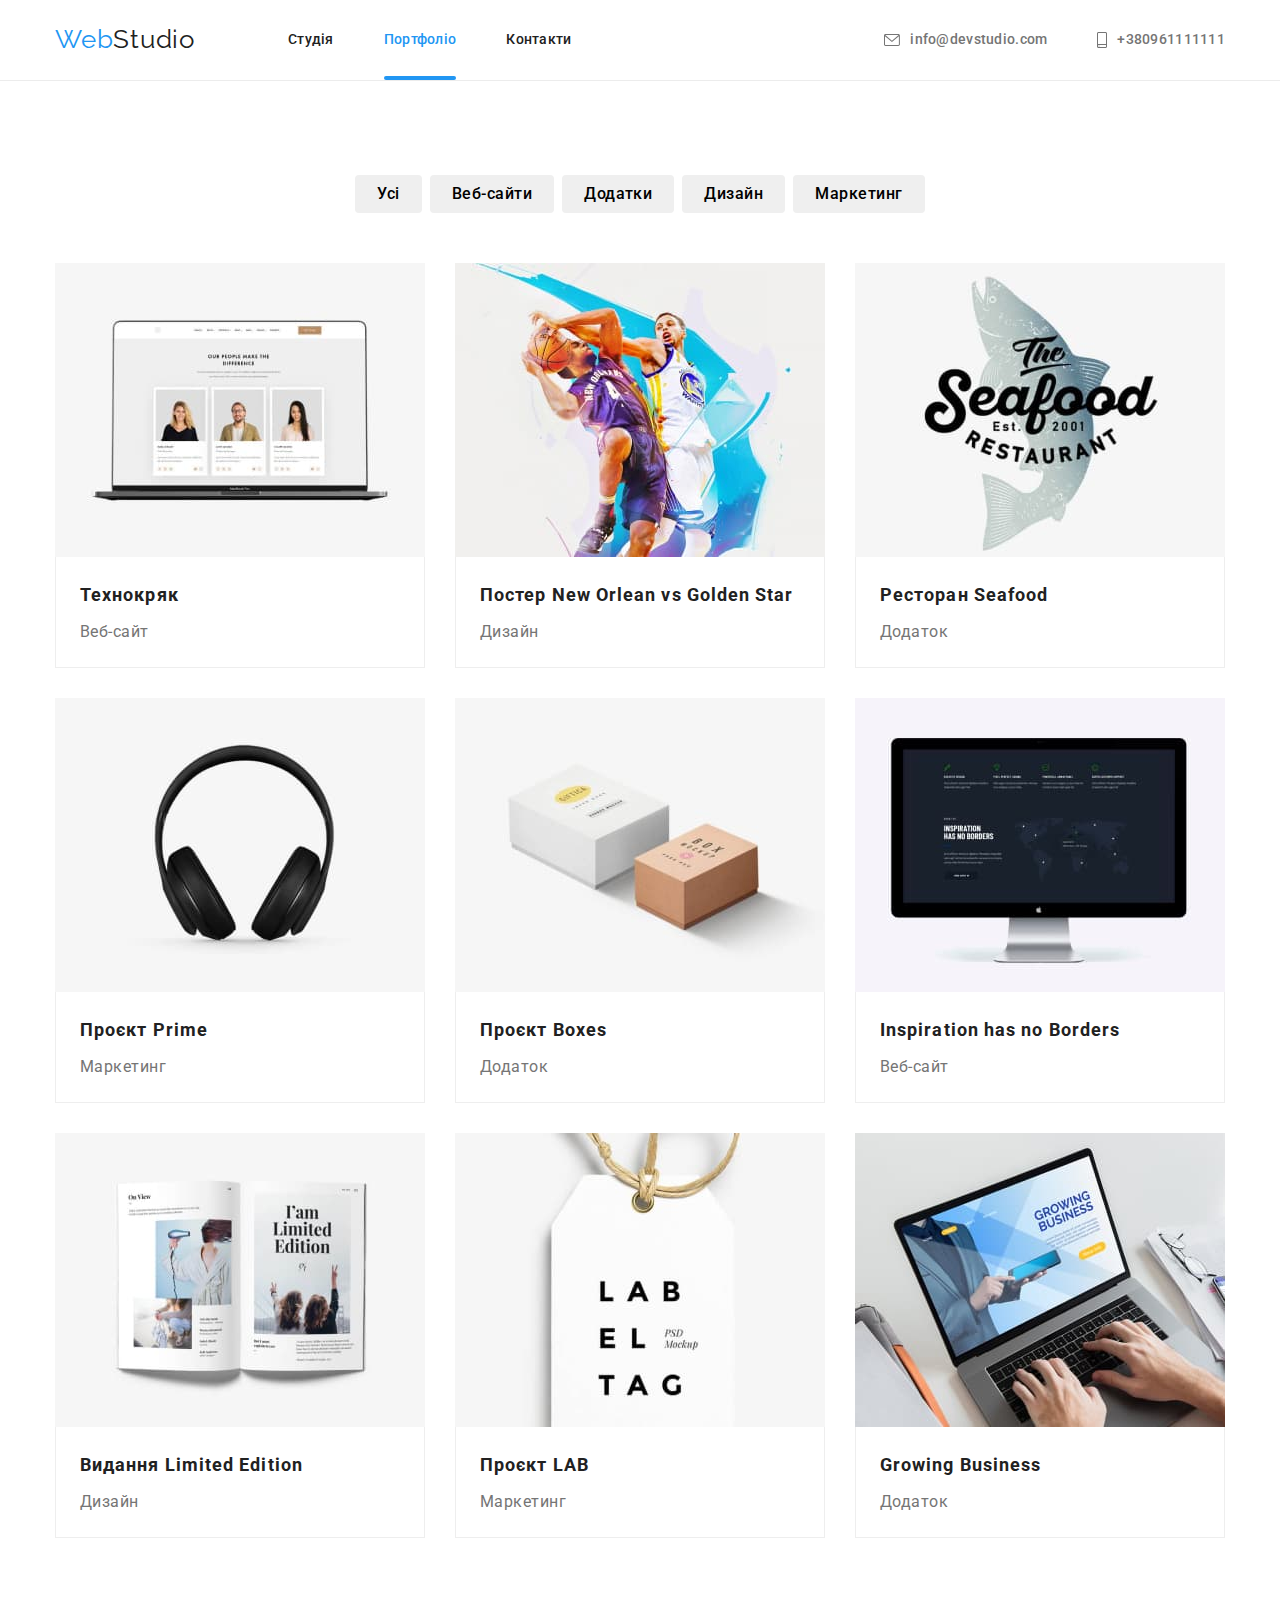
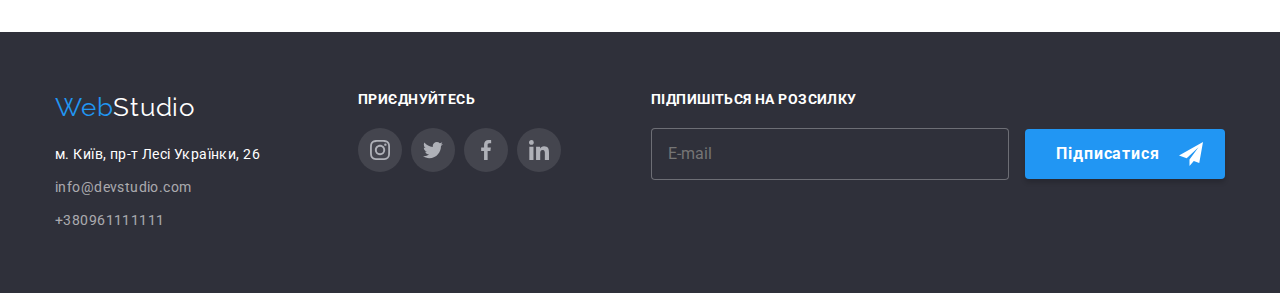
==== portfolio.html @ 66d20d82 "Rename classes in BEM" ====
<!DOCTYPE html>
<html lang="uk">
<head>
    <meta charset="UTF-8">
    <meta http-equiv="X-UA-Compatible" content="IE=edge">
    <meta name="viewport" content="width=device-width, initial-scale=1.0">
    <title>Студія</title>

    <link rel="preconnect" href="https://fonts.googleapis.com">
    <link rel="preconnect" href="https://fonts.gstatic.com" crossorigin>
    <link href="https://fonts.googleapis.com/css2?family=Raleway:wght@700&family=Roboto:wght@400;500;700;900&display=swap"
        rel="stylesheet">
        
    <link rel="stylesheet" href="https://cdnjs.cloudflare.com/ajax/libs/modern-normalize/1.0.0/modern-normalize.min.css" />
    <link rel="stylesheet" href="./css/styles.css">
    
</head>
<body>

    

<header class="header">

    <div class="container header-nav">

        <a class="logo" lang="en" href="./index.html">Web<span class="logo__part">Studio</span></a>

        <nav>
            <ul class="site-nav list">

                <li> <a class="site-nav__link" href="./index.html" >Студія</a> </li>
                <li> <a class="site-nav__link site-nav__link--current" href="./portfolio.html" >Портфоліо</a> </li>
                <li> <a class="site-nav__link" href="" >Контакти</a> </li>

            </ul>
        </nav>

        <ul class="site-contacts list">

            <li>
               <a class="site-contacts__link" lang="en" href="mailto:info@devstudio.com">
                 <svg class="site-contacts__icon" width="16" height="12">
                 <use href="./images/icon.svg#envelope"></use>
                 </svg>
                 info@devstudio.com</a>
            </li>
            <li>
                <a class="site-contacts__link" href="tel:+380961111111">
                 <svg class="site-contacts__icon" width="10" height="16">
                 <use href="./images/icon.svg#smartphone"></use>
                 </svg>
                  +380961111111</a>
            </li>

         </ul>
    </div>
</header>


<main>
 
    <section class="section">

        <div class="container">

        <h1 class="visually-hidden">Зразки робіт</h1> <!--Зробити невидимим-->

<ul class="filter">
    <li class="filter-item"> <button class="filter-button" type="button">Усі</button></li>
    <li class="filter-item"> <button class="filter-button" type="button">Веб-сайти</button></li>
    <li class="filter-item"> <button class="filter-button" type="button">Додатки</button></li>
    <li class="filter-item"> <button class="filter-button" type="button">Дизайн</button></li>
    <li class="filter-item"> <button class="filter-button" type="button">Маркетинг</button></li>
</ul>

<ul class="projects">
    <li class="projects__item"> 
        <a class="projects__link" href="">
        <div class="projects__thumb">
          <img class="projects__picture" src="./images/img10.jpg" alt="Головна сторінка сайту Технокряк" width="370" height="294">
          <p class="projects__overlay">Ресурс пропонує комплексні пропозиції з різним рівнем функціоналу та сервісів. Все це дозволить відвідувачу отримати вичерпні відомості про компанію чи приватну особу.</p>
        </div>
         <div class="projects__name">
            <h2 class="projects__title">Технокряк</h2>
            <p class="projects__text">Веб-сайт</p>
         </div>
        </a>
    </li>

    <li class="projects__item">
         <a class="projects__link" href="">
         <div class="projects__thumb">
            <img class="projects__picture" src="./images/img11.jpg" alt="Дизайн постеру гри баскетболістів" width="370" height="294">
            <p class="projects__overlay">Ресурс пропонує комплексні пропозиції з різним рівнем функціоналу та сервісів. Все це дозволить відвідувачу отримати вичерпні відомості про компанію чи приватну особу.</p>
         </div>
         <div class="projects__name">
            <h2 class="projects__title">Постер New Orlean vs Golden Star</h2>
            <p class="projects__text">Дизайн</p>
        </div>
        </a>
    </li>

    <li class="projects__item"> 
        <a class="projects__link" href="">
         <div class="projects__thumb">
            <img class="projects__picture" src="./images/img12.jpg" alt="Логотип ресторану з зображенням риби" width="370" height="294">
            <p class="projects__overlay">Ресурс пропонує комплексні пропозиції з різним рівнем функціоналу та сервісів. Все це дозволить відвідувачу отримати вичерпні відомості про компанію чи приватну особу.</p>
         </div>
         <div class="projects__name">
            <h2 class="projects__title">Ресторан Seafood</h2>
            <p class="projects__text">Додаток</p>
        </div>
        </a>
    </li>

    <li class="projects__item"> 
        <a class="projects__link" href="">
         <div class="projects__thumb">
            <img class="projects__picture" src="./images/img13.jpg" alt="Логотип проекту, зображені навушники" width="370" height="294">
            <p class="projects__overlay">Ресурс пропонує комплексні пропозиції з різним рівнем функціоналу та сервісів. Все це
            дозволить відвідувачу отримати вичерпні відомості про компанію чи приватну особу.</p>
        </div>
         <div class="projects__name">
            <h2 class="projects__title">Проєкт Prime</h2>
            <p class="projects__text">Маркетинг</p>
        </div>
        </a>
    </li>

    <li class="projects__item"> 
        <a class="projects__link" href="">
         <div class="projects__thumb">
            <img class="projects__picture" src="./images/img14.jpg" alt="Логотип проекту, зображені коробки" width="370" height="294">
            <p class="projects__overlay">Ресурс пропонує комплексні пропозиції з різним рівнем функціоналу та сервісів. Все це
            дозволить відвідувачу отримати вичерпні відомості про компанію чи приватну особу.</p>
         </div>
         <div class="projects__name">
            <h2 class="projects__title">Проєкт Boxes</h2>
            <p class="projects__text">Додаток</p>
        </div>
        </a>
    </li>

    <li class="projects__item"> 
        <a class="projects__link" href="">
         <div class="projects__thumb">
            <img class="projects__picture" src="./images/img15.jpg" alt="Зображення Макбуку" width="370" height="294">
         <p class="projects__overlay">Ресурс пропонує комплексні пропозиції з різним рівнем функціоналу та сервісів. Все це дозволить відвідувачу отримати вичерпні відомості про компанію чи приватну особу.</p>
         </div>
         <div class="projects__name">
            <h2 class="projects__title">Inspiration has no Borders</h2>
            <p class="projects__text">Веб-сайт</p>
         </div>
        </a>
    </li>

    <li class="projects__item"> 
        <a class="projects__link" href="">
        <div class="projects__thumb">
           <img class="projects__picture" src="./images/img16.jpg" alt="Зображення журналу" width="370" height="294">
           <p class="projects__overlay">Ресурс пропонує комплексні пропозиції з різним рівнем функціоналу та сервісів. Все це дозволить відвідувачу отримати вичерпні відомості про компанію чи приватну особу.</p>
         </div>
         <div class="projects__name">
            <h2 class="projects__title">Видання Limited Edition</h2>
            <p class="projects__text">Дизайн</p>
         </div>
        </a>
    </li>

    <li class="projects__item"> 
        <a class="projects__link" href="">
         <div class="projects__thumb">
            <img class="projects__picture" src="./images/img17.jpg" alt="Зображення бірки" width="370" height="294">
            <p class="projects__overlay">Ресурс пропонує комплексні пропозиції з різним рівнем функціоналу та сервісів. Все це дозволить відвідувачу отримати
            вичерпні відомості про компанію чи приватну особу.</p>
         </div>
         <div class="projects__name">
            <h2 class="projects__title">Проєкт LAB</h2>
            <p class="projects__text">Маркетинг</p>
         </div>
        </a>
    </li>

    <li class="projects__item"> 
        <a class="projects__link" href="">
         <div class="projects__thumb">
            <img class="projects__picture" src="./images/img18.jpg" alt="Ноутбук" width="370" height="294">
            <p class="projects__overlay">Ресурс пропонує комплексні пропозиції з різним рівнем функціоналу та сервісів. Все це дозволить відвідувачу отримати
            вичерпні відомості про компанію чи приватну особу.</p>
         </div>
         <div class="projects__name">
            <h2 class="projects__title">Growing Business</h2>
            <p class="projects__text">Додаток</p>
         </div>
        </a>
    </li>
</ul>

</div>

</section>

</main>
<!-- FOOTER -->
<footer class="footer">
    <div class="container">
        <div class="flex-container">
            <div>
                <a class="logo" lang="en" href="./index.html">Web<span class="logo__part--white">Studio</span></a>

                <address class="address">
                    <ul class="address-list">
                        <li class="address-list__item"><a class="address-list__link address-list__link--white"
                                href="https://goo.gl/maps/CPtrU1FHBa2aNyZL9">м. Київ, пр-т Лесі Українки, 26</a></li>
                        <li class="address-list__item"><a class="address-list__link"
                                href="mailto:info@devstudio.com">info@devstudio.com</a></li>
                        <li class="address-list__item"><a class="address-list__link"
                                href="tel:+380961111111">+380961111111</a></li>
                    </ul>
                </address>

            </div>

            <div class="social-footer">
                <div>
                    <p class="social-footer__call">Приєднуйтесь</p>
                    <ul class="social-links">
                        <li class="social-links__item"><a class="social-links__link item-footer" href="">
                                <svg class="social-links__icon">
                                    <use href="./images/icon.svg#instagram"></use>
                                </svg>
                            </a>
                        </li>

                        <li class="social-links__item"><a class="social-links__link item-footer" href="">
                                <svg class="social-links__icon">
                                    <use href="./images/icon.svg#twitter"></use>
                                </svg>
                            </a>
                        </li>

                        <li class="social-links__item"><a class="social-links__link item-footer" href="">
                                <svg class="social-links__icon">
                                    <use href="./images/icon.svg#facebook"></use>
                                </svg>
                            </a>
                        </li>

                        <li class="social-links__item"><a class="social-links__link item-footer" href="">
                                <svg class="social-links__icon">
                                    <use href="./images/icon.svg#linkedin"></use>
                                </svg>
                            </a>
                        </li>
                    </ul>
                </div>

            </div>

            <form class="subscription-form">
                <p class="subscription-form__call">Підпишіться на розсилку</p>
                <input class="subscription-form__input" type="email" name="email" placeholder="E-mail">
                <button class="subscription-form__button" type="submit">Підписатися
                    <svg class="subscription-form__icon">
                        <use href="./images/icon.svg#airplane"></use>
                    </svg>
                </button>
            
            </form>
        </div>

    </div>
</footer>



</body>
</html>
---- css/styles.css ----
/* основний колір #212121
вторичній колір текста #757575
колір акцента #2196F3
вторичний колір фона #F5F4FA */

:root {
    --primary-white-color: #ffffff;
    --primary-text-color: #212121;
    --accent-color: #2196F3;
    --text-color: #757575;
    /* --card-set-gap: 30px; */
}

body {
    background-color: var(--primary-white-color);
    color: var(--primary-text-color);

    font-family: Roboto, sans-serif;
}

.container {
    width: 1200px;
    /* outline: 2px dashed rgb(236, 22, 172); */
    padding: 0 15px ;
    margin-left: auto;
    margin-right: auto;
}

/* Утіліти */
ul {
    list-style: none;
    padding: 0;
    margin: 0;
}

h1, h2, h3, h4, p {
    margin-top: 0;
    margin-bottom: 0;
    padding-top: 0;
    padding-bottom: 0;
}

.header {
    border-bottom: 1px solid #ECECEC;
}
/* nav */
.logo {
    color: var(--accent-color);
    font-family: Raleway, sans-serif;
    font-size: 26px;
    line-height: 1.2;
    letter-spacing: 0.03em;
    text-decoration: none;

    margin-right: 93px;
}

.logo__part {
    color: var(--primary-text-color);
}

.header-nav {
    display: flex;
    align-items: center;  
}

.site-nav {
    display: flex;
    align-items:center;
    gap: 50px;
}

.site-contacts {
    display: flex;
    align-items: center;
    margin-left: auto;
    gap: 50px;
}

.site-nav__link {
    color: var(--primary-text-color);
    font-weight: 500;
    font-size: 14px;
    line-height: 1.14;
    letter-spacing: 0.02em;
    text-decoration: none;

    display: block;
    padding-top: 32px;
    padding-bottom: 32px;

    transition-property: color;
    transition-duration: 250ms;
    transition-timing-function: cubic-bezier(0.4,0,0.2,1);
}

.site-nav__link--current {
    position: relative;
    color: var(--accent-color);
}

.site-nav__link--current::after {
    position: absolute;
    bottom: 0;
    left: 0;
    display: block;
    content: "";
    height: 4px;
    width: 100%;
    background-color: var(--accent-color);
    border-radius: 2px;
}

.site-contacts__link {
    color: var(--text-color);
    text-decoration: none;
    font-weight: 500;
    font-size: 14px;
    line-height: 1.14;
    letter-spacing: 0.02em;
   
    display: flex;
    align-items: center;
    padding-top: 32px;
    padding-bottom: 32px;
    height: 16px;
    fill: var(--text-color);

    transition-property: color;
    transition-duration: 250ms;
    transition-timing-function: cubic-bezier(0.4, 0, 0.2, 1);
}

.site-nav__link:hover, .site-nav__link:focus,
.site-contacts__link:hover, .site-contacts__link:focus {
    color: var(--accent-color);
    fill: var(--accent-color);
}

.site-contacts__icon {
    margin-right: 10px;
}

/* hero */
.hero {
    text-align: center;
    background-color: #C4C4C4;
    padding-top: 200px;
    padding-bottom: 200px;
    margin-left: auto;
    margin-right: auto;
}
/* OVERLAY */
.overlay {
    max-width: 1600px;
    height: 600px;
    /* margin-left: auto;
    margin-right: auto; */
    background-image: linear-gradient(
        to right,
        rgba(47, 48, 58, 0.4),
        rgba(47, 48, 58, 0.4)
        ),
        url(../images/Header-image.jpg);
    background-size: cover;
    background-repeat: no-repeat;
    background-position: center;
}

.hero__title {
    color: var(--primary-white-color);
    font-weight: 900;
    font-size: 44px;
    line-height: 1.36;
    letter-spacing: 0.06em;
    text-transform: uppercase;
    
    margin-bottom: 30px;
    max-width: 690px;
    margin-left: auto;
    margin-right: auto;
}

.hero__button {
    font-family: inherit;
    color: var(--primary-white-color);
    background-color: var(--accent-color);
    font-weight: 700;
    font-size: 16px;
    line-height: 1.9;
    letter-spacing: 0.06em;

    border: none;
    border-radius: 4px;
    padding: 10px 32px;

    cursor: pointer;

    transition-property: background-color;
    transition-duration: 250ms;
    transition-timing-function: cubic-bezier(0.4, 0, 0.2, 1);
}

.hero__button:hover, .hero__button:focus {
background-color:#188CE8;
}


/* ПЕРЕВАГИ */
.visually-hidden {
    position: absolute;
    width: 1px;
    height: 1px;
    margin: -1px;
    border: 0;
    padding: 0;
    white-space: nowrap;
    clip-path: inset(100%);
    clip: rect(0 0 0 0);
    overflow: hidden;
}

.features-list {
    display: flex;
}

.features-list__item:not(:last-child) {
    margin-right: 30px;
}

.features-list__container {
    display: flex;
    width: 270px;
    height: 120px;
    background-color: #F5F4FA;
    margin-bottom: 30px;
    justify-content: center;
    align-items: center;
}

.features-list__icon {
    width: 70px;
    height: 70px;
}

.features-list__name {
    font-weight: 700;
    font-size: 14px;
    line-height: 1.14;
    letter-spacing: 0.03em;
    text-transform: uppercase;

    margin-bottom: 10px;
}

.features-list__text {
    font-size: 14px;
    line-height: 1.71;
    letter-spacing: 0.03em;
}

/* АЛЬТЕРНАТИВНИЙ СПОСІБ ДОДАВАННЯ SVG ЧЕРЕЗ ПСЕВДОЕЛЕМЕНТИ */
/* .features-item::before {
    content: ""; 
    height: 120px;
    width: 270px;
    background-size: contain;
    background-position: center;
    background-repeat: no-repeat;
    display: flex;
    margin-bottom: 30px;
}

.details::before {
    background-image: url(../images/svg/antenna\ 1.svg);
}

.timing::before {
    background-image: url(../images/Features2.png);
}

.plans::before {
    background-image: url(../images/Features3.png);
}
.technology::before {
    background-image: url(../images/Features4.png); */

.text {
    color: var(--text-color);
}

.section {
    padding-top: 94px;
    padding-bottom: 94px;
}
/* WORKS */
.section--no-padding {
    padding-top: 0;
}

.section-title {
    font-weight: 700;
    font-size: 36px;
    line-height: 1.17;
    text-align: center;
    letter-spacing: 0.03em;

    margin-bottom: 50px;
}

.example {
    display: flex;
    justify-content: space-between;
}
.example-image {
    display: block;
}
.example-thumb {
    position: relative;
}
.example-subtitle {
    background-color:rgba(47, 48, 58, 0.8);;
    position: absolute;
    bottom: 0;
    left: 0;

    font-size: 14px;
    line-height: 1.14;
    text-align: center;
    letter-spacing: 0.03em;
    text-transform: uppercase;
    color: var(--primary-white-color);

    min-width: 370px;
    padding: 27px;
}

/* КОМАНДА */
.section--team {
    background-color: #F5F4FA;  
}

.team-list {
    display: flex;
    justify-content: space-between;
}

.team-list__item {
    border-radius: 0px 0px 4px 4px;
    box-shadow: 0px 1px 3px rgba(0, 0, 0, 0.12),
        0px 1px 1px rgba(0, 0, 0, 0.14),
        0px 2px 1px rgba(0, 0, 0, 0.2);;
}

.team-list__photo {
    display: block;
}

.team-list__text-container {
    background-color: var(--primary-white-color);
    width: 270px;
    padding: 30px 0px;  
   
}

.team-list__subtitle {
    font-weight: 500;
    font-size: 16px;
    line-height: 1.19;
    letter-spacing: 0.03em;
    text-align: center;

    margin-bottom: 10px;
}

.team-list__text {
    font-size: 16px;
    line-height: 1.19;
    letter-spacing: 0.03em;
    text-align: center;
    margin-bottom: 18px;
}

.social-links {
    display: flex;
    justify-content:center;
}

.social-links__link {
    fill: #AFB1B8;
    display: flex;
    align-items: center;
    justify-content: center;
    width: 44px;
    height: 44px;
    border-radius: 50%;

    transition-property: fill, background-color;
    transition-duration: 250ms;
    transition-timing-function: cubic-bezier(0.4, 0, 0.2, 1);
}

.social-links__item:not(:last-child){
    margin-right: 9px;
}

.social-links__link:hover, .social-links__link:focus {
    fill: var(--primary-white-color);
    background-color: var(--accent-color);
}

.social-links__icon {
    width: 20px;
    height: 20px;
}
/* CLIENTS */
.clients-list {
    display: flex; 
}

.clients-list__link {
    display: flex;
    width: 170px;
    height: 92px;
    justify-content: center;
    align-items: center;
    border: 1px solid #AFB1B8;
    border-radius: 4px;
    fill: #AFB1B8;

    transition-property: fill, border-color;
    transition-duration: 250ms;
    transition-timing-function: cubic-bezier(0.4, 0, 0.2, 1);
}

.clients-list__link:hover, .clients-list__link:focus{
    fill: var(--accent-color);
    border: 1px solid var(--accent-color);
}

.clients-list__item:not(:last-child) {
    margin-right: 30px;
}

.icon-client {
    width: 106px;
    height: 60px;
}

/* Footer */
.footer {
    background-color: #2F303A;
    padding-top: 60px;
    padding-bottom: 60px;
}

.logo__part--white {
    color: var(--primary-white-color);
}

.address-list__link {
    color:rgba(255, 255, 255, 0.6);
    font-weight: 400;
    font-size: 14px;
    line-height: 1.71;
    letter-spacing: 0.03em;
    text-decoration: none;

    transition-property: fill, color, background-color;
    transition-duration: 250ms;
    transition-timing-function: cubic-bezier(0.4, 0, 0.2, 1);
    }

.address-list__link:hover, .address-list__link:focus {
    color: var(--accent-color);
}    
    
.address-list__link--white {
    color: var(--primary-white-color);
}

.address {
    font-style: normal;
    margin-top: 20px;
    }

.address-list__item:not(:last-child) {
    margin-bottom: 9px;
}

.flex-container {
    display: flex;
}

.social-footer {
    display: flex;
    margin-left: 70px;
    justify-content: space-between;
}

.social-footer__call {
    color: var(--primary-white-color);
    text-transform: uppercase;
    font-weight: 700;
    font-size: 14px;
    line-height: 1.14;
    letter-spacing: 0.03em;
    margin-bottom: 20px;
}

.item-footer {
    width: 44px;
    height: 44px;
    border-radius: 50%;
    background-color: rgba(255, 255, 255, 0.1);;
}
/* FORM-IN-FOOTER */
.subscription-form {
    margin-left: auto;
}
.subscription-form__call {
    font-weight: 700;
    font-size: 14px;
    line-height: 1.14;
    letter-spacing: 0.03em;
    text-transform: uppercase;
    color: var(--primary-white-color);

    margin-bottom: 20px;
}
.subscription-form__input {
    border: 1px solid rgba(255, 255, 255, 0.3);
    border-radius: 4px;
    background-color: #2F303A;
    padding: 16px;
    width: 358px;
    margin-right: 12px;
    transition: border-color 250ms cubic-bezier(0.4, 0, 0.2, 1);
}
.subscription-form__input:focus {
    outline: none;
    border-color: var(--accent-color);
}
.subscription-form__button {
    position: relative;

    font-family: inherit;
    font-weight: 700;
    font-size: 16px;
    line-height: 30px;
    letter-spacing: 0.06em;
    
    color: var(--primary-white-color);
    background-color: var(--accent-color);
    box-shadow: 0px 4px 4px rgba(0, 0, 0, 0.15);
    border-radius: 4px;
    border: none;
    cursor: pointer;
    width: 200px;
    padding: 10px 62px 10px 28px;

   transition: background-color 250ms cubic-bezier(0.4, 0, 0.2, 1);
}
.subscription-form__button:hover, .subscription-form__button:focus {
    background-color: rgba(24, 140, 232, 1);
}
.subscription-form__icon {
    position: absolute;
    top: 25%;
    right: 22px;
   
    width: 24px;
    height: 24px; 
}
/* МОДАЛЬНЕ ВІКНО */
.backdrop {
    position: fixed;
    top: 0;
    left: 0;
    opacity: 1;

    width: 100%;
    height: 100%;
    background-color: rgba(0, 0, 0, 0.2);

    transition: opacity 250ms cubic-bezier(0.4, 0, 0.2, 1);
}

.backdrop.is-hidden {
    opacity: 0;
    pointer-events: none;
}

.backdrop.is-hidden .modal {
    transform: translate(-50%, -50%) scale(1.1);
}

.modal {
    position: absolute;
    top: 50%;
    left: 50%;
    transform: translate(-50%, -50%) scale(1);

    min-width: 528px;
    min-height: 521px;
    padding: 40px;
    background-color: #ffffff;
    border-radius: 4px;
    box-shadow: 0px 1px 3px rgba(0, 0, 0, 0.12), 0px 1px 1px rgba(0, 0, 0, 0.14), 0px 2px 1px rgba(0, 0, 0, 0.2);
    overflow: auto;
    
    transition: transform 250ms cubic-bezier(0.4, 0, 0.2, 1);
}

.button-close {
    position: absolute;
    top: 8px;
    right: 8px;

    display: flex;
    border-radius: 50%;
    border: 1px solid rgba(0, 0, 0, 0.1);
    padding: 6px;
    background-color: #ffffff;
    fill: #212121;
    cursor: pointer;  
}
.button-close__icon {
    width: 18px;
    height: 18px;

    transition: fill 250ms cubic-bezier(0.4, 0, 0.2, 1);
}
.button-close:hover .button-close__icon,
.button-close:focus .button-close__icon {
    fill: var(--accent-color);
}

/* FORM */

.request-form__title {
    margin-bottom: 12px;
    font-weight: 700;
    font-size: 20px;
    line-height: 1.15;
    text-align: center;
    letter-spacing: 0.03em;
}
.request-form__field {
    position: relative;
    width: 448px;
}
.request-form__label {
    display: block;
    margin-bottom: 4px;

    color: var(--text-color);
    font-weight: 400;
    font-size: 12px;
    line-height: 1.16;
    letter-spacing: 0.01em;
}
.request-form__input, .request-form__comment {
    width: 100%;
    border: rgba(33, 33, 33, 0.2) solid 1px;
    border-radius: 4px;
    cursor: pointer;

    transition: border 250ms cubic-bezier(0.4, 0, 0.2, 1);
}
.request-form__input {
    margin-bottom: 10px;
    padding-left: 40px;
    height: 40px;
}
.request-form__comment {
    display: block;
    height: 120px;
    resize: none;
    margin-bottom: 20px;
    padding: 12px 16px;

    font-weight: 400;
    font-size: 12px;
    line-height: 1.17;
    letter-spacing: 0.01em;
    }
.request-form__comment::placeholder {
    padding-top: 7px;
    font-weight: 400;
    font-size: 12px;
    line-height: 1.17px;
    letter-spacing: 0.01em;
    color: rgba(117, 117, 117, 0.5);
}
.request-form__icon {
    position: absolute;
    left: 12px;
    top: 30px;
    
    display: inline-block;
    width: 18px;
    height: 18px;

    transition: fill 250ms cubic-bezier(0.4, 0, 0.2, 1);
}

.request-form__input:focus + .request-form__icon {
   fill: var(--accent-color);
}
.request-form__input:focus, .request-form__comment:focus {
    border: solid 1px var(--accent-color);
    outline: none;
}

/* CHECKBOX */
.checkbox {
    -webkit-appearance: none;
    -moz-appearance: none;
    appearance: none;
}
.checkbox:checked + .checkbox__icon{
    background-color: var(--accent-color);
    border-radius: 2px;
    border-color: var(--accent-color);
    background-origin: border-box;
}
.checkbox__icon {
    width: 16px;
    height: 15px;
    border: #212121 solid 2px;
    border-radius: 2px;
    margin-right: 8px;

    transition: background-color 250ms cubic-bezier(0.4, 0, 0.2, 1);
}
.checkbox__label {
    display: flex;
    align-items: center;
    font-weight: 400;
    font-size: 14px;
    line-height: 24px;
    letter-spacing: 0.03em;
    margin-bottom: 30px;
    margin-left: 20px;
}
.checkbox__link {
    color: var(--accent-color);
    margin-left: 5px;
    text-decoration-skip-ink:none ;
}
.request-form__batton {
    font-family: inherit;
    font-weight: 700;
    font-size: 16px;
    line-height: 1.88;
    letter-spacing: 0.06em;
    color: var(--primary-white-color);
    background-color: var(--accent-color);
    cursor: pointer;
    border: none; 

    display: block;
    padding: 10px 52px;
    width: 200px;
    border-radius: 4px;
    box-shadow: 0px 4px 4px rgba(0, 0, 0, 0.15);
    margin-left: auto;
    margin-right: auto;

    transition: background-color 250ms cubic-bezier(0.4, 0, 0.2, 1);
}
.request-form__batton:hover,
.request-form__batton:focus {
    background-color: rgba(24, 140, 232, 1); 
}



/* PORTFOLIO */

/* Buttons */
.filter {
    margin-bottom: 50px;
    display: flex;
    justify-content: center;  
}

.filter-button {
    font-family: inherit;
    font-weight: 500;
    font-size: 16px;
    line-height: 1.62;
    text-align: center;
    letter-spacing: 0.03em;

    cursor: pointer;
    
    border-radius: 4px;
    border: 0;
    padding: 6px 22px;

    transition-property: color,box-shadow,background-color;
    transition-duration: 250ms;
    transition-timing-function: cubic-bezier(0.4, 0, 0.2, 1);
}
.filter-item:not(:last-child):not(:last-child) {
    margin-right: 8px;
}
.filter-button:hover, .filter-button:focus {
    color: var(--primary-white-color);
    background-color: var(--accent-color);
    box-shadow: 0px 3px 1px rgba(0, 0, 0, 0.1), 0px 1px 2px rgba(0, 0, 0, 0.08), 0px 2px 2px rgba(0, 0, 0, 0.12);
}

/* WORKS */
.projects__link {
    text-decoration: none;
    color: var(--primary-text-color);
}
.projects__title {
    font-weight: 700;
    font-size: 18px;
    line-height: 2.0;
    letter-spacing: 0.06em;

    margin-bottom: 4px;
}

.projects__text {
    color: var(--text-color);
    font-size: 16px;
    line-height: 1.88;
    letter-spacing: 0.03em;
}

.projects__name {
    width: 370px;
    border-bottom: 1px solid #EEEEEE;
    border-right: 1px solid #EEEEEE;
    border-left: 1px solid #EEEEEE;
    padding-left: 24px;
    padding-bottom: 20px;
    padding-top: 20px; 
}

.projects__picture {
    display: block;
}

.projects {
    display: flex;
    flex-wrap: wrap;
    gap: 30px;
}

.projects__item {
    flex-basis: calc((100% - 2*30px) / 3);

    transition-property: box-shadow;
    transition-duration: 250ms;
    transition-timing-function: cubic-bezier(0.4, 0, 0.2, 1);
}

.projects__item:hover {
    box-shadow: 0px 1px 1px rgba(0, 0, 0, 0.12), 0px 4px 4px rgba(0, 0, 0, 0.06), 1px 4px 6px rgba(0, 0, 0, 0.16);
}

.projects__thumb {
    position: relative;
    overflow: hidden;
}

.projects__overlay {
    position: absolute;
    transform: translateY(140%);
   
    padding: 63px 24px;
    width: 100%;
    height: 100%;
   
    background-color: rgba(33, 150, 243, 0.9);
    font-size: 18px;
    line-height: 1.55;
    letter-spacing: 0.03em;
    color: var(--primary-white-color);

    transition-property: transform;
    transition-duration: 250ms;
    transition-timing-function: cubic-bezier(0.4, 0, 0.2, 1);
    }

.projects__item:hover .projects__overlay {
   transform: translateY(-293px);
}
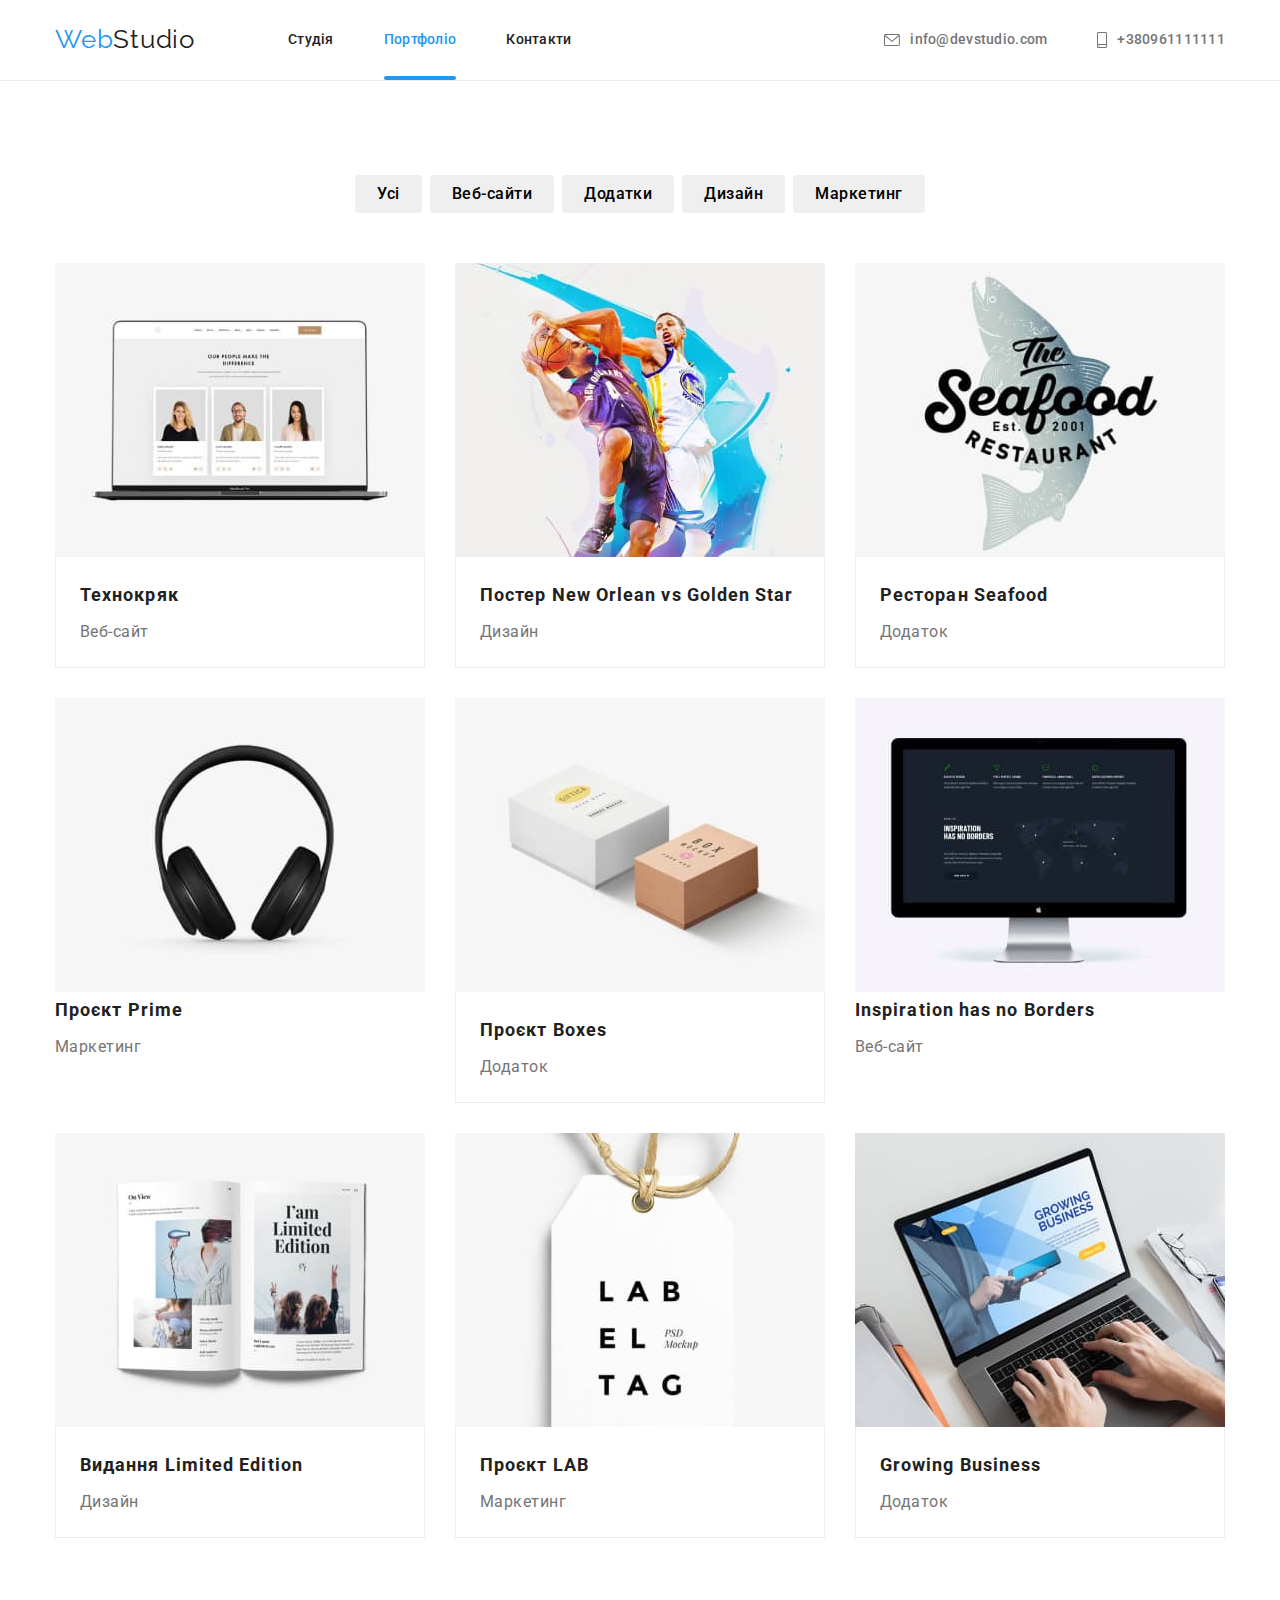
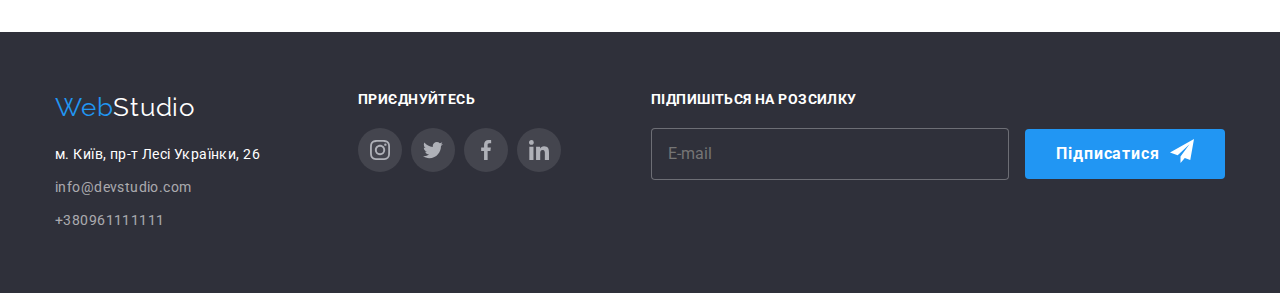
==== commit b1e8543d: "Correct renaming BEM" ====
--- a/portfolio.html
+++ b/portfolio.html
@@ -23,7 +23,7 @@
 
     <div class="container header-nav">
 
-        <a class="logo" lang="en" href="./index.html">Web<span class="logo__part">Studio</span></a>
+        <a class="logo" lang="en" href="./index.html">Web<span class="header__logo">Studio</span></a>
 
         <nav>
             <ul class="site-nav list">
@@ -75,124 +75,174 @@
 
 <ul class="projects">
     <li class="projects__item"> 
-        <a class="projects__link" href="">
-        <div class="projects__thumb">
-          <img class="projects__picture" src="./images/img10.jpg" alt="Головна сторінка сайту Технокряк" width="370" height="294">
-          <p class="projects__overlay">Ресурс пропонує комплексні пропозиції з різним рівнем функціоналу та сервісів. Все це дозволить відвідувачу отримати вичерпні відомості про компанію чи приватну особу.</p>
-        </div>
-         <div class="projects__name">
-            <h2 class="projects__title">Технокряк</h2>
-            <p class="projects__text">Веб-сайт</p>
-         </div>
-        </a>
+
+        <article class="card">
+            <a class="card__link" href="">
+                <div class="card__thumb">
+                    <img class="card__picture" src="./images/img10.jpg" alt="Головна сторінка сайту Технокряк" width="370"
+                        height="294">
+                    <p class="card__overlay">Ресурс пропонує комплексні пропозиції з різним рівнем функціоналу та сервісів. Все
+                        це дозволить відвідувачу отримати вичерпні відомості про компанію чи приватну особу.</p>
+                </div>
+                <div class="card__meta">
+                    <h2 class="card__title">Технокряк</h2>
+                    <p class="card__text">Веб-сайт</p>
+                </div>
+            </a>
+        </article>
+        
     </li>
 
     <li class="projects__item">
-         <a class="projects__link" href="">
-         <div class="projects__thumb">
-            <img class="projects__picture" src="./images/img11.jpg" alt="Дизайн постеру гри баскетболістів" width="370" height="294">
-            <p class="projects__overlay">Ресурс пропонує комплексні пропозиції з різним рівнем функціоналу та сервісів. Все це дозволить відвідувачу отримати вичерпні відомості про компанію чи приватну особу.</p>
-         </div>
-         <div class="projects__name">
-            <h2 class="projects__title">Постер New Orlean vs Golden Star</h2>
-            <p class="projects__text">Дизайн</p>
-        </div>
-        </a>
-    </li>
-
-    <li class="projects__item"> 
-        <a class="projects__link" href="">
-         <div class="projects__thumb">
-            <img class="projects__picture" src="./images/img12.jpg" alt="Логотип ресторану з зображенням риби" width="370" height="294">
-            <p class="projects__overlay">Ресурс пропонує комплексні пропозиції з різним рівнем функціоналу та сервісів. Все це дозволить відвідувачу отримати вичерпні відомості про компанію чи приватну особу.</p>
-         </div>
-         <div class="projects__name">
-            <h2 class="projects__title">Ресторан Seafood</h2>
-            <p class="projects__text">Додаток</p>
-        </div>
-        </a>
-    </li>
-
-    <li class="projects__item"> 
-        <a class="projects__link" href="">
-         <div class="projects__thumb">
-            <img class="projects__picture" src="./images/img13.jpg" alt="Логотип проекту, зображені навушники" width="370" height="294">
-            <p class="projects__overlay">Ресурс пропонує комплексні пропозиції з різним рівнем функціоналу та сервісів. Все це
-            дозволить відвідувачу отримати вичерпні відомості про компанію чи приватну особу.</p>
-        </div>
-         <div class="projects__name">
-            <h2 class="projects__title">Проєкт Prime</h2>
-            <p class="projects__text">Маркетинг</p>
-        </div>
-        </a>
-    </li>
-
-    <li class="projects__item"> 
-        <a class="projects__link" href="">
-         <div class="projects__thumb">
-            <img class="projects__picture" src="./images/img14.jpg" alt="Логотип проекту, зображені коробки" width="370" height="294">
-            <p class="projects__overlay">Ресурс пропонує комплексні пропозиції з різним рівнем функціоналу та сервісів. Все це
-            дозволить відвідувачу отримати вичерпні відомості про компанію чи приватну особу.</p>
-         </div>
-         <div class="projects__name">
-            <h2 class="projects__title">Проєкт Boxes</h2>
-            <p class="projects__text">Додаток</p>
-        </div>
-        </a>
-    </li>
-
-    <li class="projects__item"> 
-        <a class="projects__link" href="">
-         <div class="projects__thumb">
-            <img class="projects__picture" src="./images/img15.jpg" alt="Зображення Макбуку" width="370" height="294">
-         <p class="projects__overlay">Ресурс пропонує комплексні пропозиції з різним рівнем функціоналу та сервісів. Все це дозволить відвідувачу отримати вичерпні відомості про компанію чи приватну особу.</p>
-         </div>
-         <div class="projects__name">
-            <h2 class="projects__title">Inspiration has no Borders</h2>
-            <p class="projects__text">Веб-сайт</p>
-         </div>
-        </a>
-    </li>
-
-    <li class="projects__item"> 
-        <a class="projects__link" href="">
-        <div class="projects__thumb">
-           <img class="projects__picture" src="./images/img16.jpg" alt="Зображення журналу" width="370" height="294">
-           <p class="projects__overlay">Ресурс пропонує комплексні пропозиції з різним рівнем функціоналу та сервісів. Все це дозволить відвідувачу отримати вичерпні відомості про компанію чи приватну особу.</p>
-         </div>
-         <div class="projects__name">
-            <h2 class="projects__title">Видання Limited Edition</h2>
-            <p class="projects__text">Дизайн</p>
-         </div>
-        </a>
-    </li>
-
-    <li class="projects__item"> 
-        <a class="projects__link" href="">
-         <div class="projects__thumb">
-            <img class="projects__picture" src="./images/img17.jpg" alt="Зображення бірки" width="370" height="294">
-            <p class="projects__overlay">Ресурс пропонує комплексні пропозиції з різним рівнем функціоналу та сервісів. Все це дозволить відвідувачу отримати
-            вичерпні відомості про компанію чи приватну особу.</p>
-         </div>
-         <div class="projects__name">
-            <h2 class="projects__title">Проєкт LAB</h2>
-            <p class="projects__text">Маркетинг</p>
-         </div>
-        </a>
-    </li>
-
-    <li class="projects__item"> 
-        <a class="projects__link" href="">
-         <div class="projects__thumb">
-            <img class="projects__picture" src="./images/img18.jpg" alt="Ноутбук" width="370" height="294">
-            <p class="projects__overlay">Ресурс пропонує комплексні пропозиції з різним рівнем функціоналу та сервісів. Все це дозволить відвідувачу отримати
-            вичерпні відомості про компанію чи приватну особу.</p>
-         </div>
-         <div class="projects__name">
-            <h2 class="projects__title">Growing Business</h2>
-            <p class="projects__text">Додаток</p>
-         </div>
-        </a>
+
+        <article class="card">
+            <a class="card__link" href="">
+                <div class="card__thumb">
+                    <img class="card__picture" src="./images/img11.jpg" alt="Дизайн постеру гри баскетболістів" width="370"
+                        height="294">
+                    <p class="card__overlay">Ресурс пропонує комплексні пропозиції з різним рівнем функціоналу та сервісів. Все
+                        це дозволить відвідувачу отримати вичерпні відомості про компанію чи приватну особу.</p>
+                </div>
+                <div class="card__meta">
+                    <h2 class="card__title">Постер New Orlean vs Golden Star</h2>
+                    <p class="card__text">Дизайн</p>
+                </div>
+            </a>
+        </article>
+        
+    </li>
+
+    <li class="projects__item"> 
+
+        <article class="card">
+            <a class="card__link" href="">
+                <div class="card__thumb">
+                    <img class="card__picture" src="./images/img12.jpg" alt="Логотип ресторану з зображенням риби" width="370"
+                        height="294">
+                    <p class="card__overlay">Ресурс пропонує комплексні пропозиції з різним рівнем функціоналу та сервісів. Все
+                        це дозволить відвідувачу отримати вичерпні відомості про компанію чи приватну особу.</p>
+                </div>
+                <div class="card__meta">
+                    <h2 class="card__title">Ресторан Seafood</h2>
+                    <p class="card__text">Додаток</p>
+                </div>
+            </a>
+        </article>
+       
+    </li>
+
+    <li class="projects__item"> 
+
+        <article class="card">
+            <a class="card__link" href="">
+                <div class="card__thumb">
+                    <img class="card__picture" src="./images/img13.jpg" alt="Логотип проекту, зображені навушники" width="370"
+                        height="294">
+                    <p class="card__overlay">Ресурс пропонує комплексні пропозиції з різним рівнем функціоналу та сервісів. Все
+                        це
+                        дозволить відвідувачу отримати вичерпні відомості про компанію чи приватну особу.</p>
+                </div>
+                <div class="card__name">
+                    <h2 class="card__title">Проєкт Prime</h2>
+                    <p class="card__text">Маркетинг</p>
+                </div>
+            </a>
+        </article>
+       
+    </li>
+
+    <li class="projects__item"> 
+
+        <article class="card">
+            <a class="card__link" href="">
+                <div class="card__thumb">
+                    <img class="card__picture" src="./images/img14.jpg" alt="Логотип проекту, зображені коробки" width="370"
+                        height="294">
+                    <p class="card__overlay">Ресурс пропонує комплексні пропозиції з різним рівнем функціоналу та сервісів. Все
+                        це
+                        дозволить відвідувачу отримати вичерпні відомості про компанію чи приватну особу.</p>
+                </div>
+                <div class="card__meta">
+                    <h2 class="card__title">Проєкт Boxes</h2>
+                    <p class="card__text">Додаток</p>
+                </div>
+            </a>
+        </article>
+       
+    </li>
+
+    <li class="projects__item"> 
+
+        <article class="card">
+            <a class="card__link" href="">
+                <div class="card__thumb">
+                    <img class="card__picture" src="./images/img15.jpg" alt="Зображення Макбуку" width="370" height="294">
+                    <p class="card__overlay">Ресурс пропонує комплексні пропозиції з різним рівнем функціоналу та сервісів. Все
+                        це дозволить відвідувачу отримати вичерпні відомості про компанію чи приватну особу.</p>
+                </div>
+                <div class="card__name">
+                    <h2 class="card__title">Inspiration has no Borders</h2>
+                    <p class="card__text">Веб-сайт</p>
+                </div>
+            </a>
+        </article>
+        
+    </li>
+
+    <li class="projects__item"> 
+
+        <article class="card">
+            <a class="card__link" href="">
+                <div class="card__thumb">
+                    <img class="card__picture" src="./images/img16.jpg" alt="Зображення журналу" width="370" height="294">
+                    <p class="card__overlay">Ресурс пропонує комплексні пропозиції з різним рівнем функціоналу та сервісів. Все
+                        це дозволить відвідувачу отримати вичерпні відомості про компанію чи приватну особу.</p>
+                </div>
+                <div class="card__meta">
+                    <h2 class="card__title">Видання Limited Edition</h2>
+                    <p class="card__text">Дизайн</p>
+                </div>
+            </a>
+        </article>
+        
+    </li>
+
+    <li class="projects__item"> 
+
+        <article class="card">
+            <a class="card__link" href="">
+                <div class="card__thumb">
+                    <img class="card__picture" src="./images/img17.jpg" alt="Зображення бірки" width="370" height="294">
+                    <p class="card__overlay">Ресурс пропонує комплексні пропозиції з різним рівнем функціоналу та сервісів. Все
+                        це дозволить відвідувачу отримати
+                        вичерпні відомості про компанію чи приватну особу.</p>
+                </div>
+                <div class="card__meta">
+                    <h2 class="card__title">Проєкт LAB</h2>
+                    <p class="card__text">Маркетинг</p>
+                </div>
+            </a>
+        </article>
+       
+    </li>
+
+    <li class="projects__item"> 
+
+        <article class="card">
+            <a class="card__link" href="">
+                <div class="card__thumb">
+                    <img class="card__picture" src="./images/img18.jpg" alt="Ноутбук" width="370" height="294">
+                    <p class="card__overlay">Ресурс пропонує комплексні пропозиції з різним рівнем функціоналу та сервісів. Все
+                        це дозволить відвідувачу отримати
+                        вичерпні відомості про компанію чи приватну особу.</p>
+                </div>
+                <div class="card__meta">
+                    <h2 class="card__title">Growing Business</h2>
+                    <p class="card__text">Додаток</p>
+                </div>
+            </a>
+        </article>
+        
     </li>
 </ul>
 
@@ -206,7 +256,7 @@
     <div class="container">
         <div class="flex-container">
             <div>
-                <a class="logo" lang="en" href="./index.html">Web<span class="logo__part--white">Studio</span></a>
+                <a class="logo" lang="en" href="./index.html">Web<span class="footer__logo">Studio</span></a>
 
                 <address class="address">
                     <ul class="address-list">
@@ -225,28 +275,28 @@
                 <div>
                     <p class="social-footer__call">Приєднуйтесь</p>
                     <ul class="social-links">
-                        <li class="social-links__item"><a class="social-links__link item-footer" href="">
+                        <li class="social-links__item"><a class="social-links__link social-links__link--bg-grey" href="">
                                 <svg class="social-links__icon">
                                     <use href="./images/icon.svg#instagram"></use>
                                 </svg>
                             </a>
                         </li>
 
-                        <li class="social-links__item"><a class="social-links__link item-footer" href="">
+                        <li class="social-links__item"><a class="social-links__link social-links__link--bg-grey" href="">
                                 <svg class="social-links__icon">
                                     <use href="./images/icon.svg#twitter"></use>
                                 </svg>
                             </a>
                         </li>
 
-                        <li class="social-links__item"><a class="social-links__link item-footer" href="">
+                        <li class="social-links__item"><a class="social-links__link social-links__link--bg-grey" href="">
                                 <svg class="social-links__icon">
                                     <use href="./images/icon.svg#facebook"></use>
                                 </svg>
                             </a>
                         </li>
 
-                        <li class="social-links__item"><a class="social-links__link item-footer" href="">
+                        <li class="social-links__item"><a class="social-links__link social-links__link--bg-grey" href="">
                                 <svg class="social-links__icon">
                                     <use href="./images/icon.svg#linkedin"></use>
                                 </svg>
@@ -260,7 +310,7 @@
             <form class="subscription-form">
                 <p class="subscription-form__call">Підпишіться на розсилку</p>
                 <input class="subscription-form__input" type="email" name="email" placeholder="E-mail">
-                <button class="subscription-form__button" type="submit">Підписатися
+                <button class="main-button subscription-form__main-button" type="submit">Підписатися
                     <svg class="subscription-form__icon">
                         <use href="./images/icon.svg#airplane"></use>
                     </svg>
--- a/css/styles.css
+++ b/css/styles.css
@@ -40,6 +40,7 @@
     padding-bottom: 0;
 }
 
+
 .header {
     border-bottom: 1px solid #ECECEC;
 }
@@ -55,7 +56,7 @@
     margin-right: 93px;
 }
 
-.logo__part {
+.header__logo {
     color: var(--primary-text-color);
 }
 
@@ -181,7 +182,7 @@
     margin-right: auto;
 }
 
-.hero__button {
+.main-button {
     font-family: inherit;
     color: var(--primary-white-color);
     background-color: var(--accent-color);
@@ -189,11 +190,14 @@
     font-size: 16px;
     line-height: 1.9;
     letter-spacing: 0.06em;
-
+    text-align: center;
+    
+    display: block;
+    width: 200px;
+    height: 50px;
     border: none;
     border-radius: 4px;
-    padding: 10px 32px;
-
+   
     cursor: pointer;
 
     transition-property: background-color;
@@ -201,10 +205,16 @@
     transition-timing-function: cubic-bezier(0.4, 0, 0.2, 1);
 }
 
-.hero__button:hover, .hero__button:focus {
-background-color:#188CE8;
-}
-
+.main-button:hover, .main-button:focus {
+    background-color:#188CE8;
+}
+.hero__main-button {
+    margin-left: auto;
+    margin-right: auto;
+}
+.main-button--large {
+    width: 209px;
+}
 
 /* ПЕРЕВАГИ */
 .visually-hidden {
@@ -352,18 +362,17 @@
         0px 2px 1px rgba(0, 0, 0, 0.2);;
 }
 
-.team-list__photo {
+.co-worker__photo {
     display: block;
 }
 
-.team-list__text-container {
+.co-worker__meta {
     background-color: var(--primary-white-color);
     width: 270px;
     padding: 30px 0px;  
-   
-}
-
-.team-list__subtitle {
+}
+
+.co-worker__subtitle {
     font-weight: 500;
     font-size: 16px;
     line-height: 1.19;
@@ -373,7 +382,7 @@
     margin-bottom: 10px;
 }
 
-.team-list__text {
+.co-worker__text {
     font-size: 16px;
     line-height: 1.19;
     letter-spacing: 0.03em;
@@ -454,7 +463,7 @@
     padding-bottom: 60px;
 }
 
-.logo__part--white {
+.footer__logo {
     color: var(--primary-white-color);
 }
 
@@ -508,7 +517,7 @@
     margin-bottom: 20px;
 }
 
-.item-footer {
+.social-links__link--bg-grey {
     width: 44px;
     height: 44px;
     border-radius: 50%;
@@ -541,36 +550,17 @@
     outline: none;
     border-color: var(--accent-color);
 }
-.subscription-form__button {
-    position: relative;
-
-    font-family: inherit;
-    font-weight: 700;
-    font-size: 16px;
-    line-height: 30px;
-    letter-spacing: 0.06em;
+.subscription-form__main-button {
+    display: inline-flex;
+    text-align: center;
+    justify-content: center;
+    padding: 10px 28px;
     
-    color: var(--primary-white-color);
-    background-color: var(--accent-color);
-    box-shadow: 0px 4px 4px rgba(0, 0, 0, 0.15);
-    border-radius: 4px;
-    border: none;
-    cursor: pointer;
-    width: 200px;
-    padding: 10px 62px 10px 28px;
-
-   transition: background-color 250ms cubic-bezier(0.4, 0, 0.2, 1);
-}
-.subscription-form__button:hover, .subscription-form__button:focus {
-    background-color: rgba(24, 140, 232, 1);
 }
 .subscription-form__icon {
-    position: absolute;
-    top: 25%;
-    right: 22px;
-   
     width: 24px;
     height: 24px; 
+    margin-left: 10px;
 }
 /* МОДАЛЬНЕ ВІКНО */
 .backdrop {
@@ -611,7 +601,14 @@
     
     transition: transform 250ms cubic-bezier(0.4, 0, 0.2, 1);
 }
-
+.modal__title {
+    margin-bottom: 12px;
+    font-weight: 700;
+    font-size: 20px;
+    line-height: 1.15;
+    text-align: center;
+    letter-spacing: 0.03em;
+}
 .button-close {
     position: absolute;
     top: 8px;
@@ -636,21 +633,13 @@
     fill: var(--accent-color);
 }
 
+
 /* FORM */
-
-.request-form__title {
-    margin-bottom: 12px;
-    font-weight: 700;
-    font-size: 20px;
-    line-height: 1.15;
-    text-align: center;
-    letter-spacing: 0.03em;
-}
-.request-form__field {
+.form__field {
     position: relative;
     width: 448px;
 }
-.request-form__label {
+.form__label {
     display: block;
     margin-bottom: 4px;
 
@@ -660,7 +649,7 @@
     line-height: 1.16;
     letter-spacing: 0.01em;
 }
-.request-form__input, .request-form__comment {
+.form__input, .form__comment {
     width: 100%;
     border: rgba(33, 33, 33, 0.2) solid 1px;
     border-radius: 4px;
@@ -668,12 +657,12 @@
 
     transition: border 250ms cubic-bezier(0.4, 0, 0.2, 1);
 }
-.request-form__input {
+.form__input {
     margin-bottom: 10px;
     padding-left: 40px;
     height: 40px;
 }
-.request-form__comment {
+.form__comment {
     display: block;
     height: 120px;
     resize: none;
@@ -685,7 +674,7 @@
     line-height: 1.17;
     letter-spacing: 0.01em;
     }
-.request-form__comment::placeholder {
+.form__comment::placeholder {
     padding-top: 7px;
     font-weight: 400;
     font-size: 12px;
@@ -693,7 +682,7 @@
     letter-spacing: 0.01em;
     color: rgba(117, 117, 117, 0.5);
 }
-.request-form__icon {
+.form__icon {
     position: absolute;
     left: 12px;
     top: 30px;
@@ -705,10 +694,10 @@
     transition: fill 250ms cubic-bezier(0.4, 0, 0.2, 1);
 }
 
-.request-form__input:focus + .request-form__icon {
+.form__input:focus + .form__icon {
    fill: var(--accent-color);
 }
-.request-form__input:focus, .request-form__comment:focus {
+.form__input:focus, .form__comment:focus {
     border: solid 1px var(--accent-color);
     outline: none;
 }
@@ -749,33 +738,13 @@
     margin-left: 5px;
     text-decoration-skip-ink:none ;
 }
-.request-form__batton {
-    font-family: inherit;
-    font-weight: 700;
-    font-size: 16px;
-    line-height: 1.88;
-    letter-spacing: 0.06em;
-    color: var(--primary-white-color);
-    background-color: var(--accent-color);
-    cursor: pointer;
-    border: none; 
-
-    display: block;
-    padding: 10px 52px;
-    width: 200px;
-    border-radius: 4px;
-    box-shadow: 0px 4px 4px rgba(0, 0, 0, 0.15);
+.request-form__main-button {
     margin-left: auto;
     margin-right: auto;
-
-    transition: background-color 250ms cubic-bezier(0.4, 0, 0.2, 1);
-}
-.request-form__batton:hover,
-.request-form__batton:focus {
-    background-color: rgba(24, 140, 232, 1); 
-}
-
-
+}
+.main-button--shadow {
+    box-shadow: 0px 4px 4px rgba(0, 0, 0, 0.15);
+}
 
 /* PORTFOLIO */
 
@@ -813,12 +782,35 @@
     box-shadow: 0px 3px 1px rgba(0, 0, 0, 0.1), 0px 1px 2px rgba(0, 0, 0, 0.08), 0px 2px 2px rgba(0, 0, 0, 0.12);
 }
 
-/* WORKS */
-.projects__link {
+/* PROJECTS */
+
+.projects {
+    display: flex;
+    flex-wrap: wrap;
+    gap: 30px;
+}
+
+.projects__item {
+    flex-basis: calc((100% - 2*30px) / 3);
+
+    transition-property: box-shadow;
+    transition-duration: 250ms;
+    transition-timing-function: cubic-bezier(0.4, 0, 0.2, 1);
+}
+
+.projects__item:hover {
+    box-shadow: 0px 1px 1px rgba(0, 0, 0, 0.12), 0px 4px 4px rgba(0, 0, 0, 0.06), 1px 4px 6px rgba(0, 0, 0, 0.16);
+}
+
+.projects__item:hover .card__overlay {
+    transform: translateY(-293px);
+}
+
+.card__link {
     text-decoration: none;
     color: var(--primary-text-color);
 }
-.projects__title {
+.card__title {
     font-weight: 700;
     font-size: 18px;
     line-height: 2.0;
@@ -827,14 +819,14 @@
     margin-bottom: 4px;
 }
 
-.projects__text {
+.card__text {
     color: var(--text-color);
     font-size: 16px;
     line-height: 1.88;
     letter-spacing: 0.03em;
 }
 
-.projects__name {
+.card__meta {
     width: 370px;
     border-bottom: 1px solid #EEEEEE;
     border-right: 1px solid #EEEEEE;
@@ -844,34 +836,16 @@
     padding-top: 20px; 
 }
 
-.projects__picture {
+.card__picture {
     display: block;
 }
 
-.projects {
-    display: flex;
-    flex-wrap: wrap;
-    gap: 30px;
-}
-
-.projects__item {
-    flex-basis: calc((100% - 2*30px) / 3);
-
-    transition-property: box-shadow;
-    transition-duration: 250ms;
-    transition-timing-function: cubic-bezier(0.4, 0, 0.2, 1);
-}
-
-.projects__item:hover {
-    box-shadow: 0px 1px 1px rgba(0, 0, 0, 0.12), 0px 4px 4px rgba(0, 0, 0, 0.06), 1px 4px 6px rgba(0, 0, 0, 0.16);
-}
-
-.projects__thumb {
+.card__thumb {
     position: relative;
     overflow: hidden;
 }
 
-.projects__overlay {
+.card__overlay {
     position: absolute;
     transform: translateY(140%);
    
@@ -890,6 +864,3 @@
     transition-timing-function: cubic-bezier(0.4, 0, 0.2, 1);
     }
 
-.projects__item:hover .projects__overlay {
-   transform: translateY(-293px);
-}
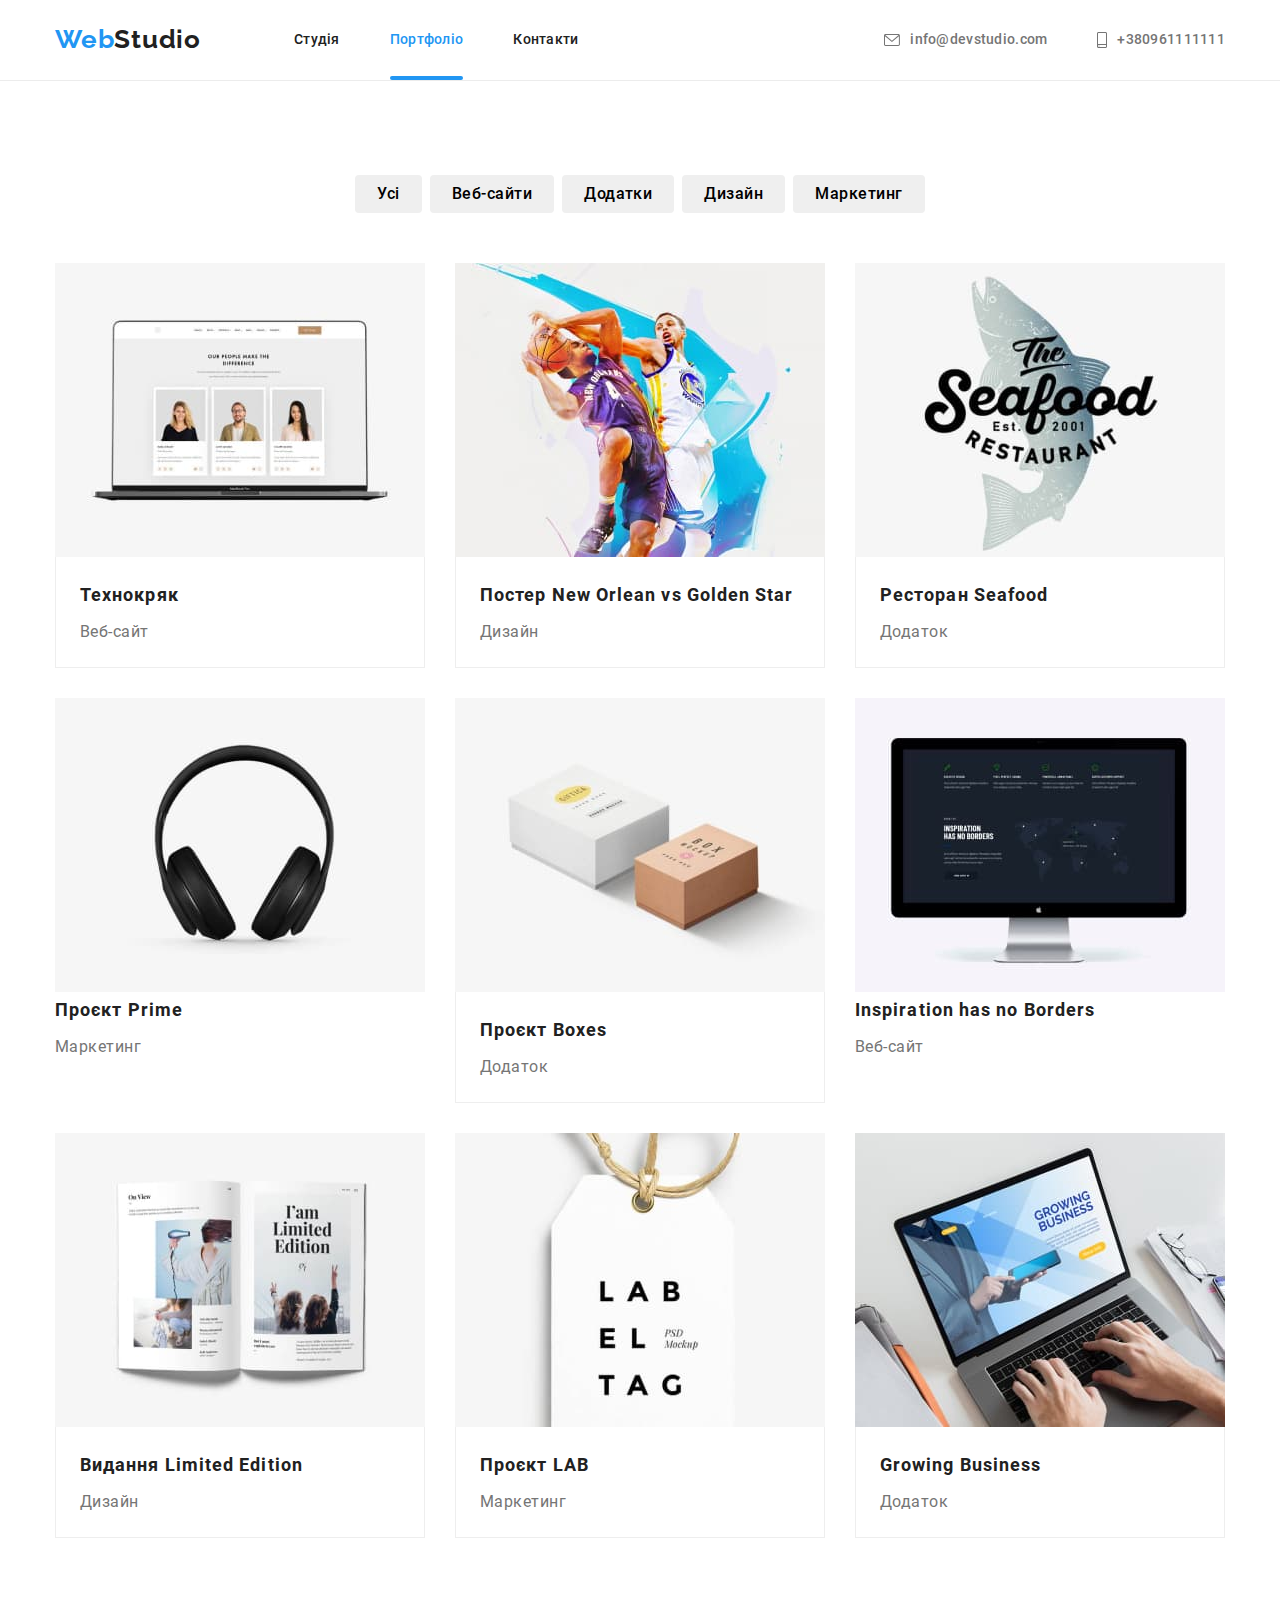
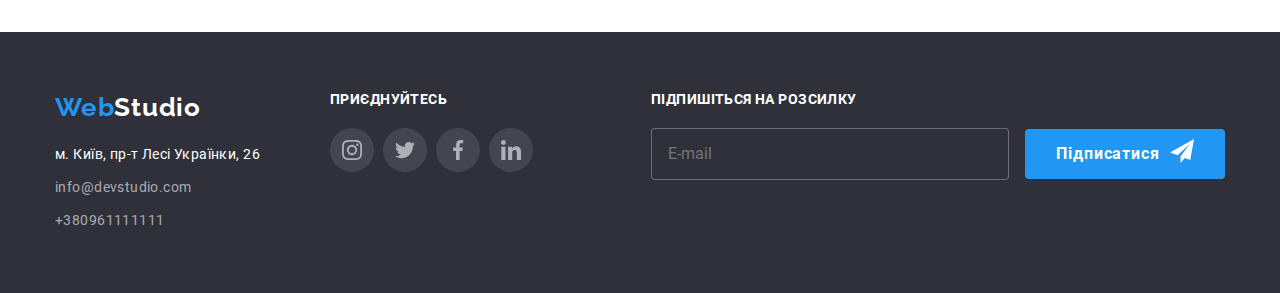
==== commit 2c8b7b33: "Add changes" ====
--- a/portfolio.html
+++ b/portfolio.html
@@ -13,7 +13,7 @@
         
     <link rel="stylesheet" href="https://cdnjs.cloudflare.com/ajax/libs/modern-normalize/1.0.0/modern-normalize.min.css" />
     <link rel="stylesheet" href="./css/styles.css">
-    
+    <link rel="stylesheet" href="./css/main.min.css">
 </head>
 <body>
 
@@ -21,9 +21,9 @@
 
 <header class="header">
 
-    <div class="container header-nav">
-
-        <a class="logo" lang="en" href="./index.html">Web<span class="header__logo">Studio</span></a>
+    <div class="container header-container">
+
+        <a class="logo header__logo" lang="en" href="./index.html">Web<span class="logo__part">Studio</span></a>
 
         <nav>
             <ul class="site-nav list">
@@ -63,14 +63,14 @@
 
         <div class="container">
 
-        <h1 class="visually-hidden">Зразки робіт</h1> <!--Зробити невидимим-->
+        <h1 class="visually-hidden">Проекти</h1> <!--Зробити невидимим-->
 
 <ul class="filter">
-    <li class="filter-item"> <button class="filter-button" type="button">Усі</button></li>
-    <li class="filter-item"> <button class="filter-button" type="button">Веб-сайти</button></li>
-    <li class="filter-item"> <button class="filter-button" type="button">Додатки</button></li>
-    <li class="filter-item"> <button class="filter-button" type="button">Дизайн</button></li>
-    <li class="filter-item"> <button class="filter-button" type="button">Маркетинг</button></li>
+    <li class="filter_item"> <button class="filter_button" type="button">Усі</button></li>
+    <li class="filter_item"> <button class="filter_button" type="button">Веб-сайти</button></li>
+    <li class="filter_item"> <button class="filter_button" type="button">Додатки</button></li>
+    <li class="filter_item"> <button class="filter_button" type="button">Дизайн</button></li>
+    <li class="filter_item"> <button class="filter_button" type="button">Маркетинг</button></li>
 </ul>
 
 <ul class="projects">
@@ -256,7 +256,7 @@
     <div class="container">
         <div class="flex-container">
             <div>
-                <a class="logo" lang="en" href="./index.html">Web<span class="footer__logo">Studio</span></a>
+                <a class="logo" lang="en" href="./index.html">Web<span class="logo__part--white">Studio</span></a>
 
                 <address class="address">
                     <ul class="address-list">
@@ -271,46 +271,46 @@
 
             </div>
 
-            <div class="social-footer">
-                <div>
-                    <p class="social-footer__call">Приєднуйтесь</p>
-                    <ul class="social-links">
-                        <li class="social-links__item"><a class="social-links__link social-links__link--bg-grey" href="">
-                                <svg class="social-links__icon">
-                                    <use href="./images/icon.svg#instagram"></use>
-                                </svg>
-                            </a>
-                        </li>
-
-                        <li class="social-links__item"><a class="social-links__link social-links__link--bg-grey" href="">
-                                <svg class="social-links__icon">
-                                    <use href="./images/icon.svg#twitter"></use>
-                                </svg>
-                            </a>
-                        </li>
-
-                        <li class="social-links__item"><a class="social-links__link social-links__link--bg-grey" href="">
-                                <svg class="social-links__icon">
-                                    <use href="./images/icon.svg#facebook"></use>
-                                </svg>
-                            </a>
-                        </li>
-
-                        <li class="social-links__item"><a class="social-links__link social-links__link--bg-grey" href="">
-                                <svg class="social-links__icon">
-                                    <use href="./images/icon.svg#linkedin"></use>
-                                </svg>
-                            </a>
-                        </li>
-                    </ul>
-                </div>
-
+        <div class="footer_social">
+            <div>
+                <p class="footer__call">Приєднуйтесь</p>
+                <ul class="social-links">
+                    <li class="social-links__item"><a class="social-links__link social-links__link--bg-grey" href="">
+                            <svg class="social-links__icon">
+                                <use href="./images/icon.svg#instagram"></use>
+                            </svg>
+                        </a>
+                    </li>
+        
+                    <li class="social-links__item"><a class="social-links__link social-links__link--bg-grey" href="">
+                            <svg class="social-links__icon">
+                                <use href="./images/icon.svg#twitter"></use>
+                            </svg>
+                        </a>
+                    </li>
+        
+                    <li class="social-links__item"><a class="social-links__link social-links__link--bg-grey" href="">
+                            <svg class="social-links__icon">
+                                <use href="./images/icon.svg#facebook"></use>
+                            </svg>
+                        </a>
+                    </li>
+        
+                    <li class="social-links__item"><a class="social-links__link social-links__link--bg-grey" href="">
+                            <svg class="social-links__icon">
+                                <use href="./images/icon.svg#linkedin"></use>
+                            </svg>
+                        </a>
+                    </li>
+                </ul>
             </div>
+        
+        </div>
 
             <form class="subscription-form">
                 <p class="subscription-form__call">Підпишіться на розсилку</p>
                 <input class="subscription-form__input" type="email" name="email" placeholder="E-mail">
-                <button class="main-button subscription-form__main-button" type="submit">Підписатися
+                <button class="main-button main-button--with-icon" type="submit">Підписатися
                     <svg class="subscription-form__icon">
                         <use href="./images/icon.svg#airplane"></use>
                     </svg>
--- a/css/main.min.css
+++ b/css/main.min.css
@@ -0,0 +1 @@
+:root{--primary-white-color: #ffffff;--primary-text-color: #212121;--accent-color: #2196F3;--text-color: #757575}.visually-hidden{position:absolute;width:1px;height:1px;margin:-1px;border:0;padding:0;white-space:nowrap;-webkit-clip-path:inset(100%);clip-path:inset(100%);clip:rect(0 0 0 0);overflow:hidden}/*! modern-normalize v1.1.0 | MIT License | https://github.com/sindresorhus/modern-normalize */*,::before,::after{-webkit-box-sizing:border-box;box-sizing:border-box}html{line-height:1.15;-webkit-text-size-adjust:100%;-moz-tab-size:4;-o-tab-size:4;tab-size:4}body{margin:0;font-family:system-ui,"Segoe UI",Roboto,Helvetica,Arial,sans-serif,"Apple Color Emoji","Segoe UI Emoji"}hr{height:0;color:inherit}abbr[title]{-webkit-text-decoration:underline dotted;text-decoration:underline dotted}b,strong{font-weight:bolder}code,kbd,samp,pre{font-family:ui-monospace,SFMono-Regular,Consolas,"Liberation Mono",Menlo,monospace;font-size:1em}small{font-size:80%}sub,sup{font-size:75%;line-height:0;position:relative;vertical-align:baseline}sub{bottom:-0.25em}sup{top:-0.5em}table{text-indent:0;border-color:inherit}button,input,optgroup,select,textarea{font-family:inherit;font-size:100%;line-height:1.15;margin:0}button,select{text-transform:none}button,[type=button],[type=reset],[type=submit]{-webkit-appearance:button}::-moz-focus-inner{border-style:none;padding:0}:-moz-focusring{outline:1px dotted ButtonText}:-moz-ui-invalid{box-shadow:none}legend{padding:0}progress{vertical-align:baseline}::-webkit-inner-spin-button,::-webkit-outer-spin-button{height:auto}[type=search]{-webkit-appearance:textfield;outline-offset:-2px}::-webkit-search-decoration{-webkit-appearance:none}::-webkit-file-upload-button{-webkit-appearance:button;font:inherit}summary{display:list-item}body{background-color:var(--primary-white-color);color:var(--primary-text-color);font-family:Roboto,sans-serif}@font-face{font-family:"Raleway";font-style:normal;font-weight:400;src:local(""),url("../fonts/raleway-v28-latin-regular.woff2") format("woff2"),url("../fonts/raleway-v28-latin-regular.woff") format("woff")}@font-face{font-family:"Raleway";font-style:normal;font-weight:700;src:local(""),url("../fonts/raleway-v28-latin-700.woff2") format("woff2"),url("../fonts/raleway-v28-latin-700.woff") format("woff")}@font-face{font-family:"Roboto";font-style:normal;font-weight:400;src:url("../fonts/roboto-v30-latin_cyrillic-regular.eot");src:local(""),url("../fonts/roboto-v30-latin_cyrillic-regular.eot?#iefix") format("embedded-opentype"),url("../fonts/roboto-v30-latin_cyrillic-regular.woff2") format("woff2"),url("../fonts/roboto-v30-latin_cyrillic-regular.woff") format("woff"),url("../fonts/roboto-v30-latin_cyrillic-regular.ttf") format("truetype"),url("../fonts/roboto-v30-latin_cyrillic-regular.svg#Roboto") format("svg")}@font-face{font-family:"Roboto";font-style:normal;font-weight:500;src:url("../fonts/roboto-v30-latin_cyrillic-500.eot");src:local(""),url("../fonts/roboto-v30-latin_cyrillic-500.eot?#iefix") format("embedded-opentype"),url("../fonts/roboto-v30-latin_cyrillic-500.woff2") format("woff2"),url("../fonts/roboto-v30-latin_cyrillic-500.woff") format("woff"),url("../fonts/roboto-v30-latin_cyrillic-500.ttf") format("truetype"),url("../fonts/roboto-v30-latin_cyrillic-500.svg#Roboto") format("svg")}@font-face{font-family:"Roboto";font-style:normal;font-weight:700;src:url("../fonts/roboto-v30-latin_cyrillic-700.eot");src:local(""),url("../fonts/roboto-v30-latin_cyrillic-700.eot?#iefix") format("embedded-opentype"),url("../fonts/roboto-v30-latin_cyrillic-700.woff2") format("woff2"),url("../fonts/roboto-v30-latin_cyrillic-700.woff") format("woff"),url("../fonts/roboto-v30-latin_cyrillic-700.ttf") format("truetype"),url("../fonts/roboto-v30-latin_cyrillic-700.svg#Roboto") format("svg")}@font-face{font-family:"Roboto";font-style:normal;font-weight:900;src:url("../fonts/roboto-v30-latin_cyrillic-900.eot");src:local(""),url("../fonts/roboto-v30-latin_cyrillic-900.eot?#iefix") format("embedded-opentype"),url("../fonts/roboto-v30-latin_cyrillic-900.woff2") format("woff2"),url("../fonts/roboto-v30-latin_cyrillic-900.woff") format("woff"),url("../fonts/roboto-v30-latin_cyrillic-900.ttf") format("truetype"),url("../fonts/roboto-v30-latin_cyrillic-900.svg#Roboto") format("svg")}ul{list-style:none;padding:0;margin:0}h1,h2,h3,h4,p{margin-top:0;margin-bottom:0;padding-top:0;padding-bottom:0}.address{font-style:normal;margin-top:20px}.address-list__link{color:rgba(255,255,255,.6);font-weight:400;font-size:14px;line-height:1.71;letter-spacing:.03em;text-decoration:none;-webkit-transition-property:fill,color,background-color;transition-property:fill,color,background-color;-webkit-transition-duration:250ms;transition-duration:250ms;-webkit-transition-timing-function:cubic-bezier(0.4, 0, 0.2, 1);transition-timing-function:cubic-bezier(0.4, 0, 0.2, 1)}.address-list__link:hover,.address-list__link:focus{color:var(--accent-color)}.address-list__link--white{color:var(--primary-white-color)}.address-list__item:not(:last-child){margin-bottom:9px}.backdrop{position:fixed;top:0;left:0;opacity:1;width:100%;height:100%;background-color:rgba(0,0,0,.2);-webkit-transition:opacity 250ms cubic-bezier(0.4, 0, 0.2, 1);transition:opacity 250ms cubic-bezier(0.4, 0, 0.2, 1)}.backdrop.is-hidden{opacity:0;pointer-events:none}.button-close{position:absolute;top:8px;right:8px;display:-webkit-box;display:-ms-flexbox;display:flex;border-radius:50%;border:1px solid rgba(0,0,0,.1);padding:6px;background-color:#fff;fill:#212121;cursor:pointer}.button-close__icon{width:18px;height:18px;-webkit-transition:fill 250ms cubic-bezier(0.4, 0, 0.2, 1);transition:fill 250ms cubic-bezier(0.4, 0, 0.2, 1)}.button-close:hover .button-close__icon,.button-close:focus .button-close__icon{fill:var(--accent-color)}.card__link{text-decoration:none;color:var(--primary-text-color)}.card__title{font-weight:700;font-size:18px;line-height:2;letter-spacing:.06em;margin-bottom:4px}.card__text{color:var(--text-color);font-size:16px;line-height:1.88;letter-spacing:.03em}.card__meta{width:370px;border-bottom:1px solid #eee;border-right:1px solid #eee;border-left:1px solid #eee;padding-left:24px;padding-bottom:20px;padding-top:20px}.card__picture{display:block}.card__thumb{position:relative;overflow:hidden}.card__overlay{position:absolute;-webkit-transform:translateY(140%);transform:translateY(140%);padding:63px 24px;width:100%;height:100%;background-color:rgba(33,150,243,.9);font-size:18px;line-height:1.55;letter-spacing:.03em;color:var(--primary-white-color);-webkit-transition-property:-webkit-transform;transition-property:-webkit-transform;transition-property:transform;transition-property:transform, -webkit-transform;-webkit-transition-duration:250ms;transition-duration:250ms;-webkit-transition-timing-function:cubic-bezier(0.4, 0, 0.2, 1);transition-timing-function:cubic-bezier(0.4, 0, 0.2, 1)}.checkbox{-webkit-appearance:none;-moz-appearance:none;appearance:none}.checkbox:checked+.checkbox__icon{background-color:var(--accent-color);border-radius:2px;border-color:var(--accent-color);background-origin:border-box}.checkbox__icon{width:16px;height:15px;border:#212121 solid 2px;border-radius:2px;margin-right:8px;-webkit-transition:background-color 250ms cubic-bezier(0.4, 0, 0.2, 1);transition:background-color 250ms cubic-bezier(0.4, 0, 0.2, 1)}.checkbox__label{display:-webkit-box;display:-ms-flexbox;display:flex;-webkit-box-align:center;-ms-flex-align:center;align-items:center;font-weight:400;font-size:14px;line-height:24px;letter-spacing:.03em;margin-bottom:30px;margin-left:20px}.checkbox__link{color:var(--accent-color);margin-left:5px;-webkit-text-decoration-skip-ink:none;text-decoration-skip-ink:none}.clients-list{display:-webkit-box;display:-ms-flexbox;display:flex}.clients-list__link{display:-webkit-box;display:-ms-flexbox;display:flex;width:170px;height:92px;-webkit-box-pack:center;-ms-flex-pack:center;justify-content:center;-webkit-box-align:center;-ms-flex-align:center;align-items:center;border:1px solid #afb1b8;border-radius:4px;fill:#afb1b8;-webkit-transition-property:fill,border-color;transition-property:fill,border-color;-webkit-transition-duration:250ms;transition-duration:250ms;-webkit-transition-timing-function:cubic-bezier(0.4, 0, 0.2, 1);transition-timing-function:cubic-bezier(0.4, 0, 0.2, 1)}.clients-list__link:hover,.clients-list__link:focus{fill:var(--accent-color);border:1px solid var(--accent-color)}.clients-list__item:not(:last-child){margin-right:30px}.clients-list__icon{width:106px;height:60px}.container{width:1200px;padding:0 15px;margin-left:auto;margin-right:auto}.co-worker__photo{display:block}.co-worker__meta{background-color:var(--primary-white-color);width:270px;padding:30px 0px}.co-worker__subtitle{font-weight:500;font-size:16px;line-height:1.19;letter-spacing:.03em;text-align:center;margin-bottom:10px}.co-worker__text{font-size:16px;line-height:1.19;letter-spacing:.03em;text-align:center;margin-bottom:18px}.example{display:-webkit-box;display:-ms-flexbox;display:flex;-webkit-box-pack:justify;-ms-flex-pack:justify;justify-content:space-between}.example-image{display:block}.example-thumb{position:relative}.example-subtitle{background-color:rgba(47,48,58,.8);position:absolute;bottom:0;left:0;font-size:14px;line-height:1.14;text-align:center;letter-spacing:.03em;text-transform:uppercase;color:var(--primary-white-color);min-width:370px;padding:27px}.features-list{display:-webkit-box;display:-ms-flexbox;display:flex}.features-list__item:not(:last-child){margin-right:30px}.features-list__container{display:-webkit-box;display:-ms-flexbox;display:flex;width:270px;height:120px;background-color:#f5f4fa;margin-bottom:30px;-webkit-box-pack:center;-ms-flex-pack:center;justify-content:center;-webkit-box-align:center;-ms-flex-align:center;align-items:center}.features-list__icon{width:70px;height:70px}.features-list__name{font-weight:700;font-size:14px;line-height:1.14;letter-spacing:.03em;text-transform:uppercase;margin-bottom:10px}.features-list__text{font-size:14px;line-height:1.71;letter-spacing:.03em;color:var(--text-color)}.filter{margin-bottom:50px;display:-webkit-box;display:-ms-flexbox;display:flex;-webkit-box-pack:center;-ms-flex-pack:center;justify-content:center}.filter_button{font-family:inherit;font-weight:500;font-size:16px;line-height:1.62;text-align:center;letter-spacing:.03em;cursor:pointer;border-radius:4px;border:0;padding:6px 22px;-webkit-transition-property:color,background-color,-webkit-box-shadow;transition-property:color,background-color,-webkit-box-shadow;transition-property:color,box-shadow,background-color;transition-property:color,box-shadow,background-color,-webkit-box-shadow;-webkit-transition-duration:250ms;transition-duration:250ms;-webkit-transition-timing-function:cubic-bezier(0.4, 0, 0.2, 1);transition-timing-function:cubic-bezier(0.4, 0, 0.2, 1)}.filter_item:not(:last-child):not(:last-child){margin-right:8px}.filter_button:hover,.filter_button:focus{color:var(--primary-white-color);background-color:var(--accent-color);-webkit-box-shadow:0px 3px 1px rgba(0,0,0,.1),0px 1px 2px rgba(0,0,0,.08),0px 2px 2px rgba(0,0,0,.12);box-shadow:0px 3px 1px rgba(0,0,0,.1),0px 1px 2px rgba(0,0,0,.08),0px 2px 2px rgba(0,0,0,.12)}.form__field{position:relative;width:448px}.form__label{display:block;margin-bottom:4px;color:var(--text-color);font-weight:400;font-size:12px;line-height:1.16;letter-spacing:.01em}.form__input,.form__comment{width:100%;border:rgba(33,33,33,.2) solid 1px;border-radius:4px;cursor:pointer;-webkit-transition:border 250ms cubic-bezier(0.4, 0, 0.2, 1);transition:border 250ms cubic-bezier(0.4, 0, 0.2, 1)}.form__input{margin-bottom:10px;padding-left:40px;height:40px}.form__comment{display:block;height:120px;resize:none;margin-bottom:20px;padding:12px 16px;font-weight:400;font-size:12px;line-height:1.17;letter-spacing:.01em}.form__comment::-webkit-input-placeholder{padding-top:7px;font-weight:400;font-size:12px;line-height:1.17px;letter-spacing:.01em;color:rgba(117,117,117,.5)}.form__comment::-moz-placeholder{padding-top:7px;font-weight:400;font-size:12px;line-height:1.17px;letter-spacing:.01em;color:rgba(117,117,117,.5)}.form__comment:-ms-input-placeholder{padding-top:7px;font-weight:400;font-size:12px;line-height:1.17px;letter-spacing:.01em;color:rgba(117,117,117,.5)}.form__comment::-ms-input-placeholder{padding-top:7px;font-weight:400;font-size:12px;line-height:1.17px;letter-spacing:.01em;color:rgba(117,117,117,.5)}.form__comment::placeholder{padding-top:7px;font-weight:400;font-size:12px;line-height:1.17px;letter-spacing:.01em;color:rgba(117,117,117,.5)}.form__icon{position:absolute;left:12px;top:30px;display:inline-block;width:18px;height:18px;-webkit-transition:fill 250ms cubic-bezier(0.4, 0, 0.2, 1);transition:fill 250ms cubic-bezier(0.4, 0, 0.2, 1)}.form__input:focus+.form__icon{fill:var(--accent-color)}.form__input:focus,.form__comment:focus{border:solid 1px var(--accent-color);outline:none}.request-form__main-button{margin-left:auto;margin-right:auto}.header{border-bottom:1px solid #ececec}.header-container{display:-webkit-box;display:-ms-flexbox;display:flex;-webkit-box-align:center;-ms-flex-align:center;align-items:center}.header__logo{margin-right:93px}.hero{text-align:center;background-color:#c4c4c4;padding-top:200px;padding-bottom:200px;margin-left:auto;margin-right:auto}.hero__title{color:var(--primary-white-color);font-weight:900;font-size:44px;line-height:1.36;letter-spacing:.06em;text-transform:uppercase;margin-bottom:30px;max-width:690px;margin-left:auto;margin-right:auto}.hero__main-button{margin-left:auto;margin-right:auto}.logo{color:var(--accent-color);font-family:Raleway,sans-serif;font-weight:700;font-size:26px;line-height:1.2;letter-spacing:.03em;text-decoration:none}.logo__part{color:var(--primary-text-color)}.logo__part--white{color:var(--primary-white-color)}.main-button{font-family:inherit;color:var(--primary-white-color);background-color:var(--accent-color);font-weight:700;font-size:16px;line-height:1.9;letter-spacing:.06em;text-align:center;display:block;width:200px;height:50px;border:none;border-radius:4px;cursor:pointer;-webkit-transition-property:background-color;transition-property:background-color;-webkit-transition-duration:250ms;transition-duration:250ms;-webkit-transition-timing-function:cubic-bezier(0.4, 0, 0.2, 1);transition-timing-function:cubic-bezier(0.4, 0, 0.2, 1)}.main-button:hover,.main-button:focus{background-color:#188ce8}.main-button--large{width:209px}.main-button--with-icon{display:-webkit-inline-box;display:-ms-inline-flexbox;display:inline-flex;text-align:center;-webkit-box-pack:center;-ms-flex-pack:center;justify-content:center;padding:10px 28px}.main-button--shadow{-webkit-box-shadow:0px 4px 4px rgba(0,0,0,.15);box-shadow:0px 4px 4px rgba(0,0,0,.15)}.modal{position:absolute;top:50%;left:50%;-webkit-transform:translate(-50%, -50%) scale(1);transform:translate(-50%, -50%) scale(1);min-width:528px;min-height:521px;padding:40px;background-color:#fff;border-radius:4px;-webkit-box-shadow:0px 1px 3px rgba(0,0,0,.12),0px 1px 1px rgba(0,0,0,.14),0px 2px 1px rgba(0,0,0,.2);box-shadow:0px 1px 3px rgba(0,0,0,.12),0px 1px 1px rgba(0,0,0,.14),0px 2px 1px rgba(0,0,0,.2);overflow:auto;-webkit-transition:-webkit-transform 250ms cubic-bezier(0.4, 0, 0.2, 1);transition:-webkit-transform 250ms cubic-bezier(0.4, 0, 0.2, 1);transition:transform 250ms cubic-bezier(0.4, 0, 0.2, 1);transition:transform 250ms cubic-bezier(0.4, 0, 0.2, 1), -webkit-transform 250ms cubic-bezier(0.4, 0, 0.2, 1)}.modal__title{margin-bottom:12px;font-weight:700;font-size:20px;line-height:1.15;text-align:center;letter-spacing:.03em}.backdrop.is-hidden .modal{-webkit-transform:translate(-50%, -50%) scale(1.1);transform:translate(-50%, -50%) scale(1.1)}.overlay{max-width:1600px;height:600px;background-image:-webkit-gradient(linear, left top, right top, from(rgba(47, 48, 58, 0.4)), to(rgba(47, 48, 58, 0.4))),url(../images/Header-image.jpg);background-image:linear-gradient(to right, rgba(47, 48, 58, 0.4), rgba(47, 48, 58, 0.4)),url(../images/Header-image.jpg);background-size:cover;background-repeat:no-repeat;background-position:center}.projects{display:-webkit-box;display:-ms-flexbox;display:flex;-ms-flex-wrap:wrap;flex-wrap:wrap;gap:30px}.projects__item{-ms-flex-preferred-size:calc((100% - 60px)/3);flex-basis:calc((100% - 60px)/3);-webkit-transition-property:-webkit-box-shadow;transition-property:-webkit-box-shadow;transition-property:box-shadow;transition-property:box-shadow, -webkit-box-shadow;-webkit-transition-duration:250ms;transition-duration:250ms;-webkit-transition-timing-function:cubic-bezier(0.4, 0, 0.2, 1);transition-timing-function:cubic-bezier(0.4, 0, 0.2, 1)}.projects__item:hover{-webkit-box-shadow:0px 1px 1px rgba(0,0,0,.12),0px 4px 4px rgba(0,0,0,.06),1px 4px 6px rgba(0,0,0,.16);box-shadow:0px 1px 1px rgba(0,0,0,.12),0px 4px 4px rgba(0,0,0,.06),1px 4px 6px rgba(0,0,0,.16)}.projects__item:hover .card__overlay{-webkit-transform:translateY(-293px);transform:translateY(-293px)}.section{padding-top:94px;padding-bottom:94px}.section--no-padding{padding-top:0}.section-title{font-weight:700;font-size:36px;line-height:1.17;text-align:center;letter-spacing:.03em;margin-bottom:50px}.site-nav{display:-webkit-box;display:-ms-flexbox;display:flex;-webkit-box-align:center;-ms-flex-align:center;align-items:center;gap:50px}.site-nav__link{color:var(--primary-text-color);font-weight:500;font-size:14px;line-height:1.14;letter-spacing:.02em;text-decoration:none;display:block;padding-top:32px;padding-bottom:32px;-webkit-transition-property:color;transition-property:color;-webkit-transition-duration:250ms;transition-duration:250ms;-webkit-transition-timing-function:cubic-bezier(0.4, 0, 0.2, 1);transition-timing-function:cubic-bezier(0.4, 0, 0.2, 1)}.site-nav__link--current{position:relative;color:var(--accent-color)}.site-nav__link--current::after{position:absolute;bottom:0;left:0;display:block;content:"";height:4px;width:100%;background-color:var(--accent-color);border-radius:2px}.site-nav__link:hover,.site-nav__link:focus{color:var(--accent-color);fill:var(--accent-color)}.site-contacts{display:-webkit-box;display:-ms-flexbox;display:flex;-webkit-box-align:center;-ms-flex-align:center;align-items:center;margin-left:auto;gap:50px}.site-contacts__link{color:var(--text-color);text-decoration:none;font-weight:500;font-size:14px;line-height:1.14;letter-spacing:.02em;display:-webkit-box;display:-ms-flexbox;display:flex;-webkit-box-align:center;-ms-flex-align:center;align-items:center;padding-top:32px;padding-bottom:32px;height:16px;fill:var(--text-color);-webkit-transition-property:color;transition-property:color;-webkit-transition-duration:250ms;transition-duration:250ms;-webkit-transition-timing-function:cubic-bezier(0.4, 0, 0.2, 1);transition-timing-function:cubic-bezier(0.4, 0, 0.2, 1)}.site-contacts__link:hover,.site-contacts__link:focus{color:var(--accent-color);fill:var(--accent-color)}.site-contacts__icon{margin-right:10px}.social-links{display:-webkit-box;display:-ms-flexbox;display:flex;-webkit-box-pack:center;-ms-flex-pack:center;justify-content:center}.social-links__link{fill:#afb1b8;display:-webkit-box;display:-ms-flexbox;display:flex;-webkit-box-align:center;-ms-flex-align:center;align-items:center;-webkit-box-pack:center;-ms-flex-pack:center;justify-content:center;width:44px;height:44px;border-radius:50%;-webkit-transition-property:fill,background-color;transition-property:fill,background-color;-webkit-transition-duration:250ms;transition-duration:250ms;-webkit-transition-timing-function:cubic-bezier(0.4, 0, 0.2, 1);transition-timing-function:cubic-bezier(0.4, 0, 0.2, 1)}.social-links__item:not(:last-child){margin-right:9px}.social-links__link:hover,.social-links__link:focus{fill:var(--primary-white-color);background-color:var(--accent-color)}.social-links__icon{width:20px;height:20px}.social-links__link--bg-grey{width:44px;height:44px;border-radius:50%;background-color:rgba(255,255,255,.1)}.section--team{background-color:#f5f4fa}.team-list{display:-webkit-box;display:-ms-flexbox;display:flex;-webkit-box-pack:justify;-ms-flex-pack:justify;justify-content:space-between}.team-list__item{border-radius:0px 0px 4px 4px;-webkit-box-shadow:0px 1px 3px rgba(0,0,0,.12),0px 1px 1px rgba(0,0,0,.14),0px 2px 1px rgba(0,0,0,.2);box-shadow:0px 1px 3px rgba(0,0,0,.12),0px 1px 1px rgba(0,0,0,.14),0px 2px 1px rgba(0,0,0,.2)}.footer{background-color:#2f303a;padding-top:60px;padding-bottom:60px}.flex-container{display:-webkit-box;display:-ms-flexbox;display:flex}.footer_social{display:-webkit-box;display:-ms-flexbox;display:flex;margin-left:70px;-webkit-box-pack:justify;-ms-flex-pack:justify;justify-content:space-between}.footer__call{color:var(--primary-white-color);text-transform:uppercase;font-weight:700;font-size:14px;line-height:1.14;letter-spacing:.03em;margin-bottom:20px}.subscription-form{margin-left:auto}.subscription-form__call{font-weight:700;font-size:14px;line-height:1.14;letter-spacing:.03em;text-transform:uppercase;color:var(--primary-white-color);margin-bottom:20px}.subscription-form__input{border:1px solid rgba(255,255,255,.3);border-radius:4px;background-color:#2f303a;padding:16px;width:358px;margin-right:12px;-webkit-transition:border-color 250ms cubic-bezier(0.4, 0, 0.2, 1);transition:border-color 250ms cubic-bezier(0.4, 0, 0.2, 1)}.subscription-form__input:focus{outline:none;border-color:var(--accent-color)}.subscription-form__icon{width:24px;height:24px;margin-left:10px}/*# sourceMappingURL=main.min.css.map */